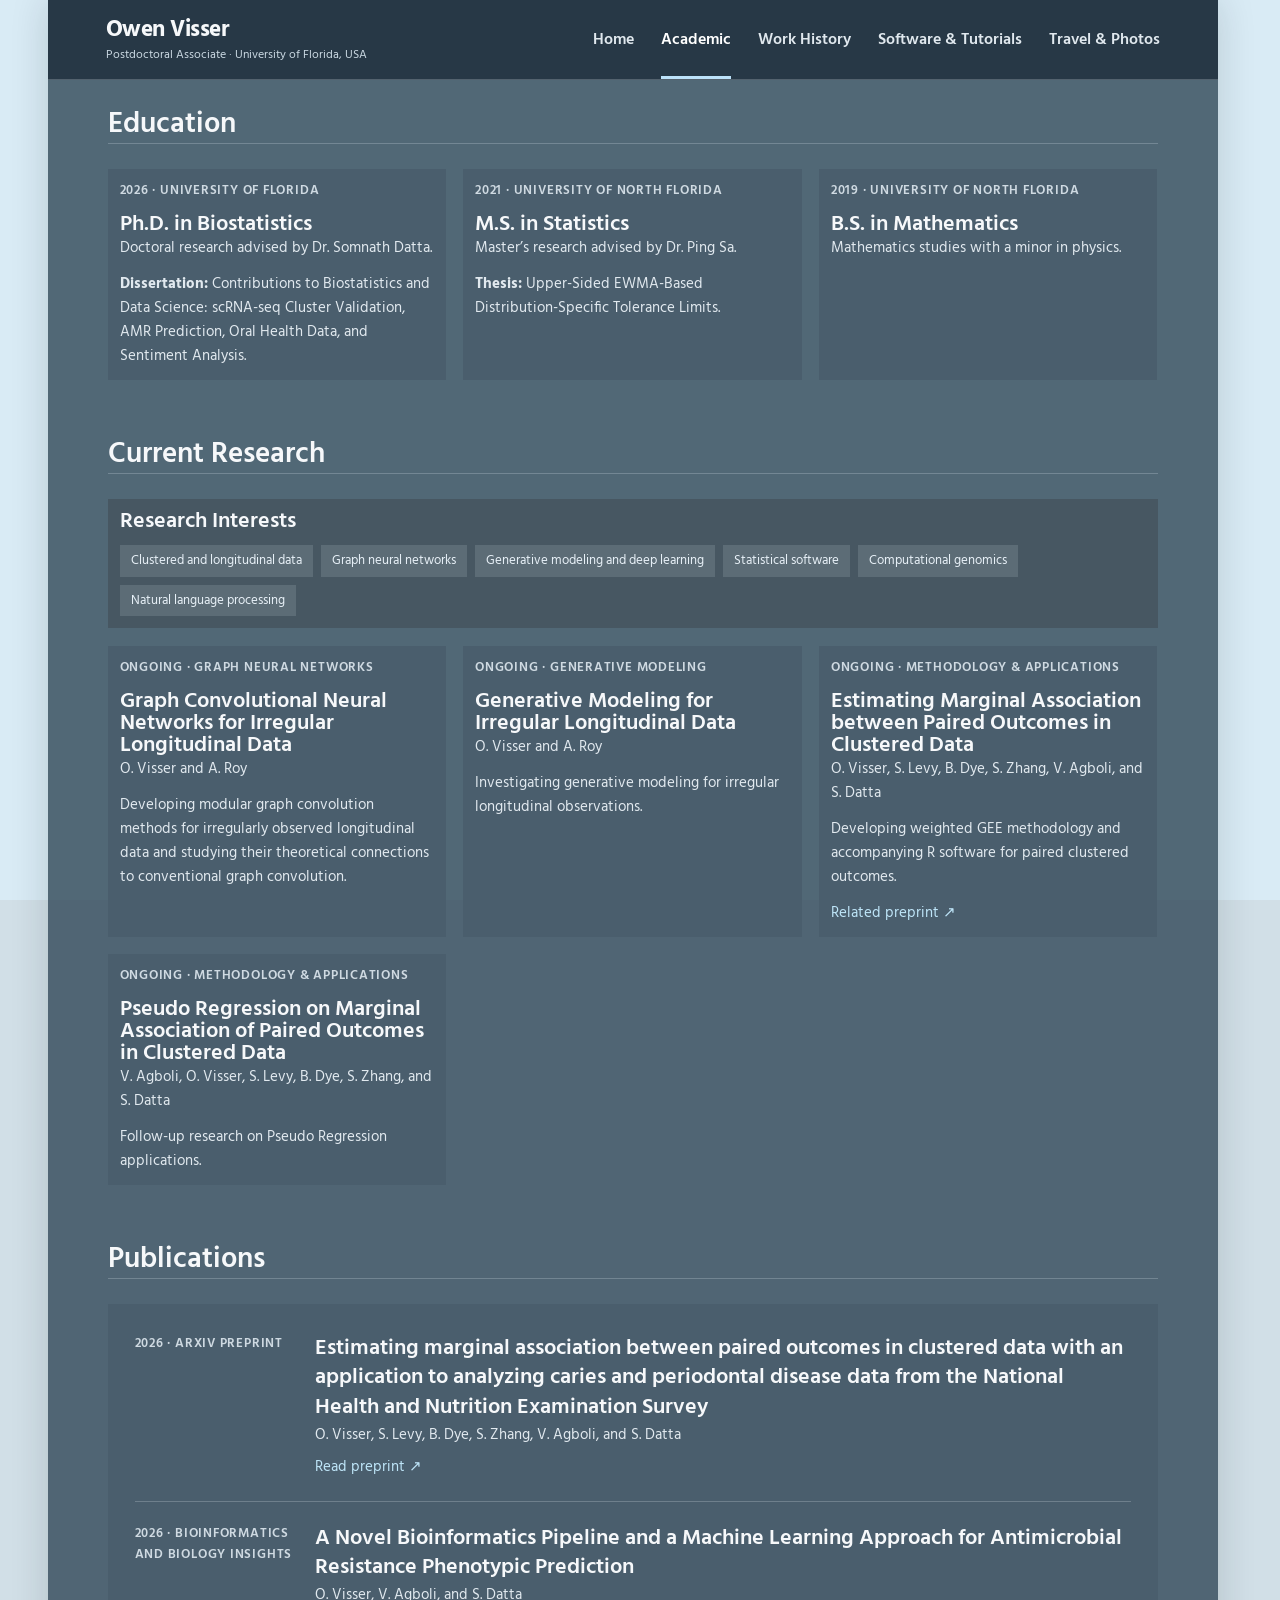
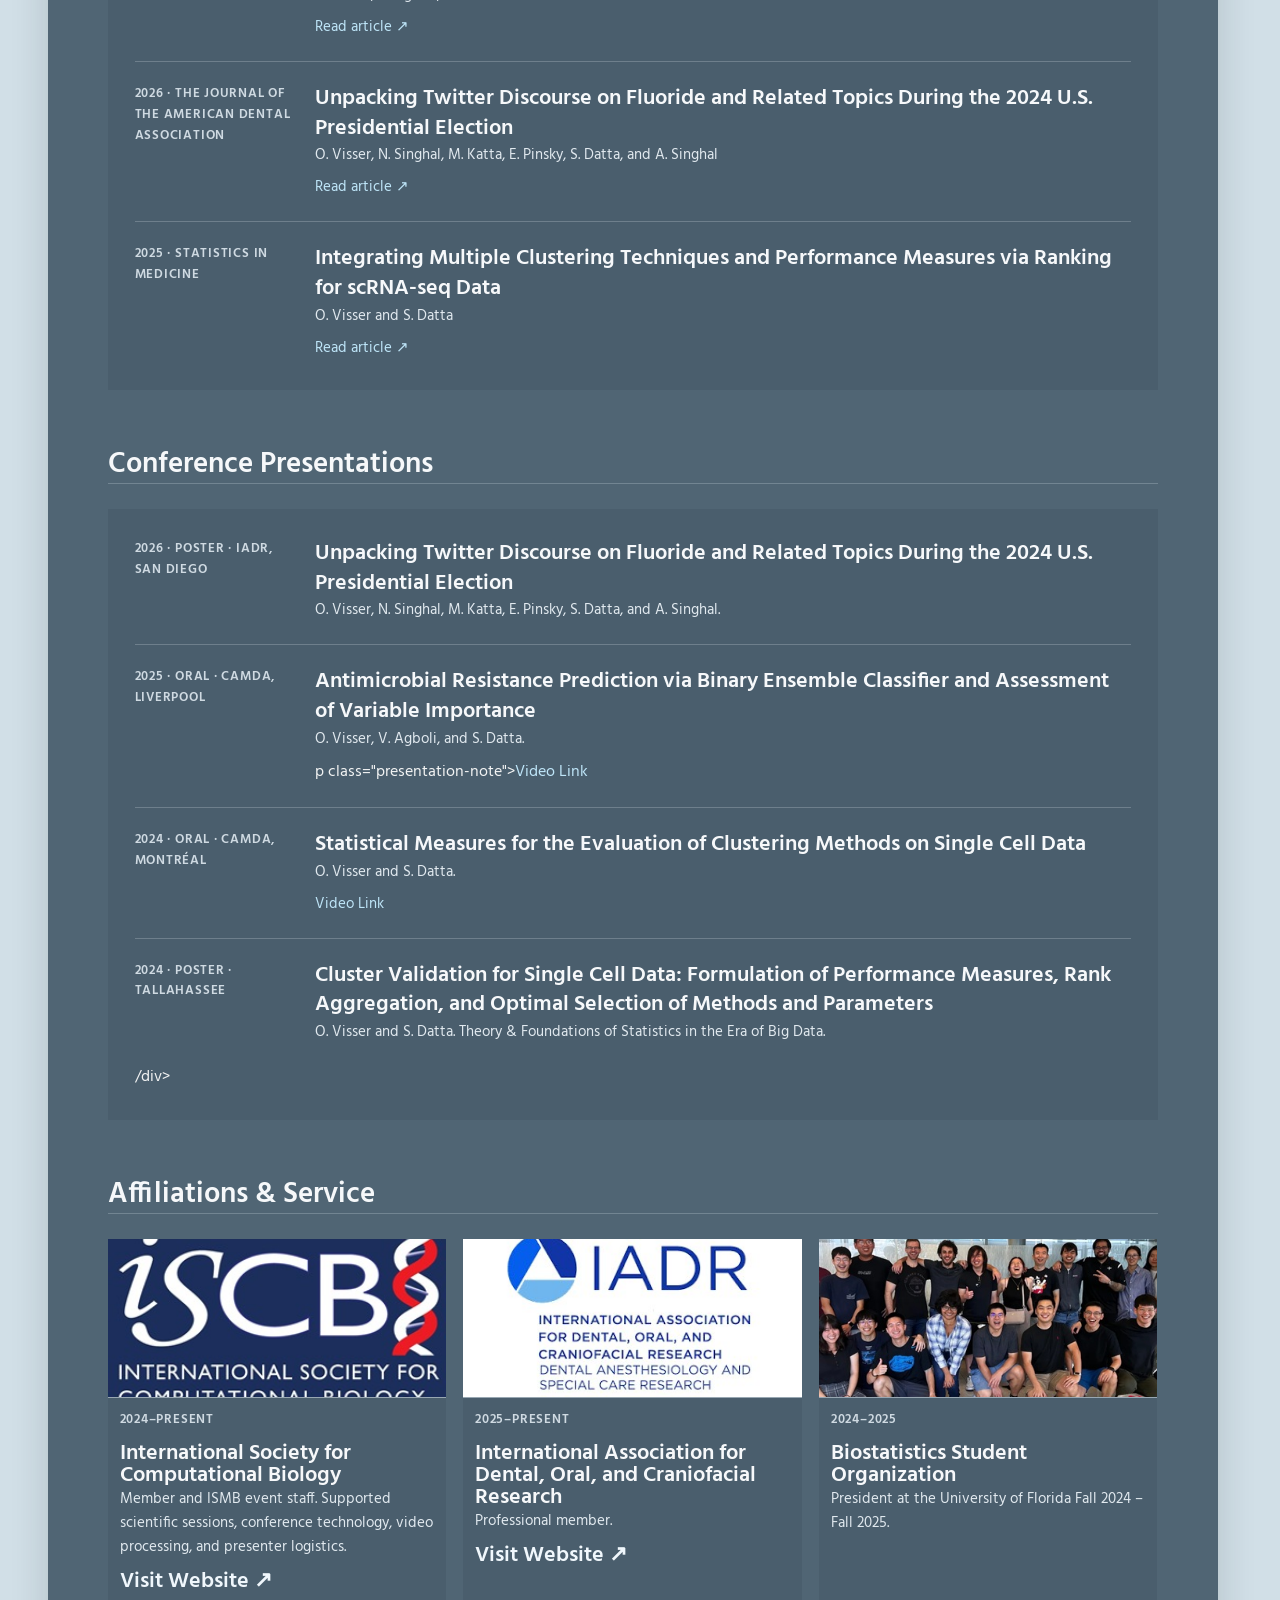
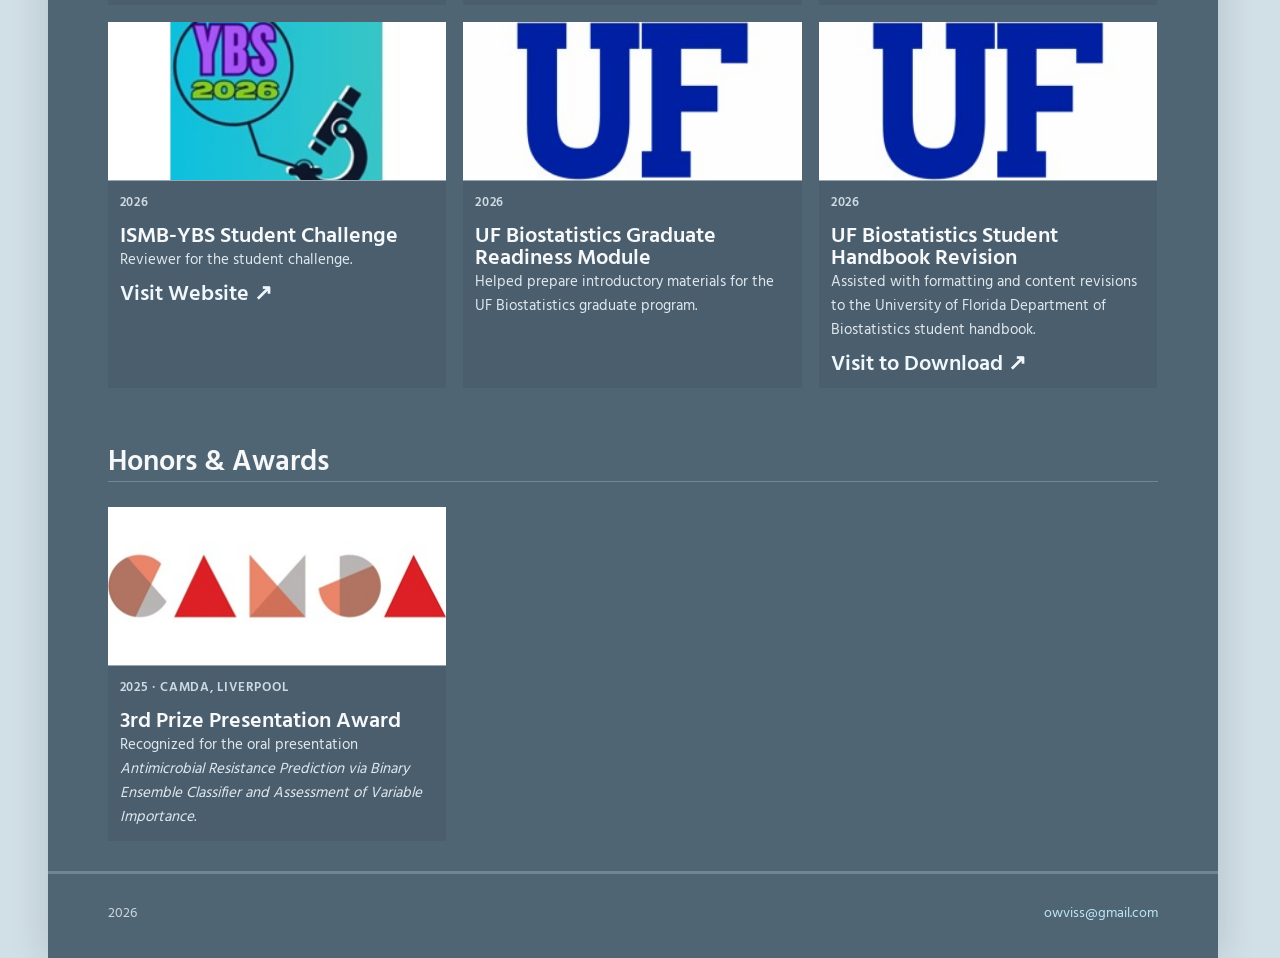
==== academic.html @ 6b019faf "remade the whole dang site" ====
<!doctype html>
<html lang="en">

<head>
    <meta charset="utf-8">
    <meta name="viewport" content="width=device-width, initial-scale=1">
    <meta name="description"
        content="Academic research, publications, professional experience and service by Owen Visser.">
    <meta name="author" content="Owen Visser">
    <title>Academic | Owen Visser</title>
    <link rel="preconnect" href="https://fonts.googleapis.com">
    <link rel="preconnect" href="https://fonts.gstatic.com" crossorigin>
    <link href="https://fonts.googleapis.com/css2?family=Hind:wght@400;500;600;700&amp;display=swap" rel="stylesheet">
    <link rel="stylesheet" href="css/site.css">
</head>

<body>
    <a class="skip-link" href="#main">Skip to content</a>
    <div class="site-background" aria-hidden="true"></div>
    <div class="site-shell">
        <header class="site-header">
            <div class="nav-inner">
                <a class="wordmark" href="index.html">
                    <span class="wordmark-name">Owen Visser</span>
                    <span class="wordmark-subtitle">Postdoctoral Associate · University of Florida, USA</span>
                </a>
                <button class="menu-toggle" type="button" aria-label="Toggle navigation" aria-controls="site-nav"
                    aria-expanded="false"><span></span><span></span><span></span></button>
                <nav class="site-nav" id="site-nav" aria-label="Main navigation">
                    <a href="index.html">Home</a>
                    <a href="academic.html" aria-current="page">Academic</a>
                    <a href="workhistory.html">Work History</a>
                    <a href="software.html">Software & Tutorials</a>
                    <a href="travel.html">Travel & Photos</a>
                </nav>
            </div>
        </header>
        <main id="main">
                        <section class="section page-section" id="education" aria-labelledby="heading-education">
                <div class="section-title">
                    <h2 id="heading-education">Education</h2>
                </div>
                <div class="section-content">
                    <div class="site-grid">
                        <article class="site-card">
                            <p class="item-meta">2026 · University of Florida</p>
                            <h3>Ph.D. in Biostatistics</h3>
                            <p>Doctoral research advised by Dr. Somnath Datta.</p>
                            <p><strong>Dissertation:</strong> Contributions to Biostatistics and Data Science: scRNA-seq
                                Cluster Validation, AMR Prediction, Oral Health Data, and Sentiment Analysis.</p>
                        </article>
                        <article class="site-card">
                            <p class="item-meta">2021 · University of North Florida</p>
                            <h3>M.S. in Statistics</h3>
                            <p>Master’s research advised by Dr. Ping Sa.</p>
                            <p><strong>Thesis:</strong> Upper-Sided EWMA-Based Distribution-Specific Tolerance Limits.
                            </p>
                        </article>
                        <article class="site-card">
                            <p class="item-meta">2019 · University of North Florida</p>
                            <h3>B.S. in Mathematics</h3>
                            <p>Mathematics studies with a minor in physics.</p>
                        </article>
                    </div>
                </div>
            </section>
            <section class="section page-section" id="research" aria-labelledby="heading-research">
                <div class="section-title">
                    <h2 id="heading-research">Current Research</h2>
                </div>
                <div class="section-content">
                    <div class="research-interest-block">
                        <h3>Research Interests</h3>
                        <ul class="research-topics">
                            <li>Clustered and longitudinal data</li>
                            <li>Graph neural networks</li>
                            <li>Generative modeling and deep learning</li>
                            <li>Statistical software</li>
                            <li>Computational genomics</li>
                            <li>Natural language processing</li>
                        </ul>
                    </div>
                    <div class="site-grid">
                        <article class="site-card">
                            <p class="item-meta">Ongoing · Graph neural networks</p>
                            <h3>Graph Convolutional Neural Networks for Irregular Longitudinal Data</h3>
                            <p>O. Visser and A. Roy</p>
                            <p>Developing modular graph convolution methods for irregularly
                                observed longitudinal data and studying their theoretical connections to conventional
                                graph convolution.</p>
                        </article>
                        <article class="site-card">
                            <p class="item-meta">Ongoing · Generative modeling</p>
                            <h3>Generative Modeling for Irregular Longitudinal Data</h3>
                            <p>O. Visser and A. Roy </p>
                            <p> Investigating generative modeling for irregular longitudinal
                                observations.</p>
                        </article>
                        <article class="site-card">
                            <p class="item-meta">Ongoing · Methodology &amp; Applications</p>
                            <h3>Estimating Marginal Association between Paired Outcomes in Clustered Data</h3>
                            <p>O. Visser, S. Levy, B. Dye, S. Zhang, V. Agboli, and S. Datta</p>
                            <p> Developing weighted
                                GEE methodology and accompanying R software for paired clustered outcomes.</p>
                            <p><a href="https://doi.org/10.48550/arXiv.2605.16108" rel="noopener noreferrer"
                                    target="_blank">Related preprint ↗</a></p>
                        </article>
                        <article class="site-card">
                            <p class="item-meta">Ongoing · Methodology &amp; Applications</p>
                            <h3>Pseudo Regression on Marginal Association of Paired Outcomes in Clustered Data</h3>
                            <p>V. Agboli, O. Visser, S. Levy, B. Dye, S. Zhang, and S. Datta </p>
                            <p> Follow-up research
                                on Pseudo Regression applications.</p>
                        </article>
                    </div>
                </div>
            </section>
            <section class="section page-section" id="publications" aria-labelledby="heading-publications">
                <div class="section-title">
                    <h2 id="heading-publications">Publications</h2>
                </div>
                <div class="section-content">
                    <article class="site-card record-list publication-list">
                        <div class="record-row">
                            <p class="item-meta">2026 · arXiv preprint</p>
                            <div class="record-detail">
                                <h3>Estimating marginal association between paired outcomes in clustered data with an
                                    application to analyzing caries and periodontal disease data from the National
                                    Health and Nutrition Examination Survey</h3>
                                <p>O. Visser, S. Levy, B. Dye, S. Zhang, V. Agboli, and S. Datta</p>
                                <p><a href="https://doi.org/10.48550/arXiv.2605.16108" rel="noopener noreferrer"
                                        target="_blank">Read preprint ↗</a></p>
                            </div>
                        </div>
                        <div class="record-row">
                            <p class="item-meta">2026 · Bioinformatics and Biology Insights</p>
                            <div class="record-detail">
                                <h3>A Novel Bioinformatics Pipeline and a Machine Learning Approach for Antimicrobial
                                    Resistance Phenotypic Prediction</h3>
                                <p>O. Visser, V. Agboli, and S. Datta</p>
                                <p><a href="https://doi.org/10.1177/11779322261453756" rel="noopener noreferrer"
                                        target="_blank">Read article ↗</a></p>
                            </div>
                        </div>
                        <div class="record-row">
                            <p class="item-meta">2026 · The Journal of the American Dental Association</p>
                            <div class="record-detail">
                                <h3>Unpacking Twitter Discourse on Fluoride and Related Topics During the 2024 U.S.
                                    Presidential Election</h3>
                                <p>O. Visser, N. Singhal, M. Katta, E. Pinsky, S. Datta, and A. Singhal</p>
                                <p><a href="https://doi.org/10.1016/j.adaj.2026.03.007" rel="noopener noreferrer"
                                        target="_blank">Read article ↗</a></p>
                            </div>
                        </div>
                        <div class="record-row">
                            <p class="item-meta">2025 · Statistics in Medicine</p>
                            <div class="record-detail">
                                <h3>Integrating Multiple Clustering Techniques and Performance Measures via Ranking for
                                    scRNA-seq Data</h3>
                                <p>O. Visser and S. Datta</p>
                                <p><a href="https://doi.org/10.1002/sim.70331" rel="noopener noreferrer"
                                        target="_blank">Read article ↗</a></p>
                            </div>
                        </div>
                    </article>
                </div>
            </section>
            <section class="section page-section" id="presentations" aria-labelledby="heading-presentations">
                <div class="section-title">
                    <h2 id="heading-presentations">Conference Presentations</h2>
                </div>
                <div class="section-content">
                    <article class="site-card record-list presentation-list">
                        <div class="record-row">
                            <p class="item-meta">2026 · Poster · IADR, San Diego</p>
                            <div class="record-detail">
                                <h3>Unpacking Twitter Discourse on Fluoride and Related Topics During the 2024 U.S.
                                    Presidential Election</h3>
                                <p>O. Visser, N. Singhal, M. Katta, E. Pinsky, S. Datta, and A. Singhal.</p>
                            </div>
                        </div>
                        <div class="record-row">
                            <p class="item-meta">2025 · Oral · CAMDA, Liverpool</p>
                            <div class="record-detail">
                                <h3>Antimicrobial Resistance Prediction via Binary Ensemble Classifier and Assessment of
                                    Variable Importance</h3>
                                <p>O. Visser, V. Agboli, and S. Datta.</p>
                                <!-- VIDEO TODO: Add a YouTube URL for CAMDA 2025 here; replace the text below with an <a> link. -->
                                p class="presentation-note"><a href="https://www.youtube.com/watch?v=qbm9PIwIUu0"
                                    target="_blank">Video Link</a></p>

                            </div>
                        </div>
                        <div class="record-row">
                            <p class="item-meta">2024 · Oral · CAMDA, Montréal</p>
                            <div class="record-detail">
                                <h3>Statistical Measures for the Evaluation of Clustering Methods on Single Cell Data
                                </h3>
                                <p>O. Visser and S. Datta.</p>
                                <!-- VIDEO TODO: Add a YouTube URL for CAMDA 2024 here; replace the text below with an <a> link. -->
                                <p class="presentation-note"><a href="https://www.youtube.com/watch?v=Gm05F1yw_PQ"
                                        target="_blank">Video Link</a></p>
                            </div>
                        </div>
                        <div class="record-row">
                            <p class="item-meta">2024 · Poster · Tallahassee</p>
                            <div class="record-detail">
                                <h3>Cluster Validation for Single Cell Data: Formulation of Performance Measures, Rank
                                    Aggregation, and Optimal Selection of Methods and Parameters</h3>
                                <p>O. Visser and S. Datta. Theory &amp; Foundations of Statistics in the Era of Big
                                    Data.</p>
                            </div>

                            /div>
                    </article>
                </div>
            </section>
            <section class="section page-section" id="service" aria-labelledby="heading-service">
                <div class="section-title">
                    <h2 id="heading-service">Affiliations &amp; Service</h2>
                </div>
                <div class="section-content">
                    <div class="site-grid">
                        <article class="site-card photo-card">
                            <!-- IMAGE TODO: ISCB conference photograph → img/service-iscb.jpg -->
                            <img alt="International Society for Computational Biology" class="service-photo"
                                src="img/iscb.jpg" />
                            <div class="card-body">
                                <p class="item-meta">2024–present</p>
                                <h3>International Society for Computational Biology</h3>
                                <p>Member and ISMB event staff. Supported scientific sessions, conference technology,
                                    video processing, and presenter logistics.</p>
                                <h3><a href="https://www.iscb.org/index.php" rel="noopener noreferrer"
                                        target="_blank">Visit Website ↗</a></h3>
                            </div>
                        </article>
                        <article class="site-card photo-card">
                            <!-- IMAGE TODO: IADR photograph → img/service-iadr.jpg -->
                            <img alt="International Association for Dental, Oral, and Craniofacial Research"
                                class="service-photo" src="img/iadr.jpg" />
                            <div class="card-body">
                                <p class="item-meta">2025–present</p>
                                <h3>International Association for Dental, Oral, and Craniofacial Research</h3>
                                <p>Professional member.</p>
                                <h3><a href="https://www.iadr.org/" rel="noopener noreferrer" target="_blank">Visit
                                        Website ↗</a></h3>
                            </div>
                        </article>
                        <article class="site-card photo-card">
                            <!-- IMAGE TODO: Student organization photograph → img/service-student-president.jpg -->
                            <img alt="Biostatistics Student Organization" class="service-photo" src="img/BSO.jpg" />
                            <div class="card-body">
                                <p class="item-meta">2024–2025</p>
                                <h3>Biostatistics Student Organization</h3>
                                <p>President at the University of Florida Fall 2024 – Fall 2025.</p>
                            </div>
                        </article>
                        <article class="site-card photo-card">
                            <!-- IMAGE TODO: Student Challenge / reviewer photograph → img/service-review.jpg -->
                            <img alt="ISMB-YBS Student Challenge" class="service-photo" src="img/ybs.jpg" />
                            <div class="card-body">
                                <p class="item-meta">2026</p>
                                <h3>ISMB-YBS Student Challenge</h3>
                                <p>Reviewer for the student challenge.</p>
                                <h3><a href="https://www.iscb.org/ybs2026/home" rel="noopener noreferrer"
                                        target="_blank">Visit Website ↗</a></h3>
                            </div>
                        </article>
                        <article class="site-card photo-card">
                            <img alt="UF" class="service-photo" src="img/uf.jpg" />
                            <div class="card-body">
                                <p class="item-meta">2026</p>
                                <h3>UF Biostatistics Graduate Readiness Module</h3>
                                <!-- PROJECT TODO: Add your description and verify the displayed capitalization. -->
                                <p>Helped prepare introductory materials for the UF Biostatistics graduate program.</p>
                            </div>
                        </article>
                        <article class="site-card photo-card">
                            <img alt="UF" class="service-photo" src="img/uf.jpg" />
                            <div class="card-body">
                                <p class="item-meta">2026</p>
                                <h3>UF Biostatistics Student Handbook Revision</h3>
                                <p>Assisted with formatting and content revisions to the University of Florida
                                    Department of Biostatistics student handbook.</p>
                                <h3><a href="https://phhp.ufl.edu/student-resources/graduate-student-resources/biostatistics-student-resources/"
                                        rel="noopener noreferrer" target="_blank">Visit to Download ↗</a></h3>
                            </div>
                        </article>
                    </div>
                </div>
            </section>
            <section class="section page-section" id="awards" aria-labelledby="heading-awards">
                <div class="section-title">
                    <h2 id="heading-awards">Honors &amp; Awards</h2>
                </div>
                <div class="section-content">
                    <div class="site-grid">
                        <article class="site-card photo-card">
                            <img alt="CAMDA presentation award" class="service-photo" src="img/CAMDA.jpg" />
                            <div class="card-body">
                                <p class="item-meta">2025 · CAMDA, Liverpool</p>
                                <h3>3rd Prize Presentation Award</h3>
                                <p>Recognized for the oral presentation <em>Antimicrobial Resistance Prediction via
                                        Binary Ensemble Classifier and Assessment of Variable Importance</em>.</p>
                            </div>
                        </article>
                    </div>
                </div>
            </section>
        </main>
    <footer class="site-footer">
      <span>2026</span><a href="mailto:owviss@gmail.com">owviss@gmail.com</a>
    </footer>

    </div>
    <script>
        const menuButton = document.querySelector('.menu-toggle');
        const navigation = document.querySelector('.site-nav');
        menuButton.addEventListener('click', () => {
            const isOpen = menuButton.getAttribute('aria-expanded') === 'true';
            menuButton.setAttribute('aria-expanded', String(!isOpen));
            navigation.classList.toggle('open', !isOpen);
        });
        navigation.addEventListener('click', event => {
            if (event.target.closest('a')) {
                navigation.classList.remove('open');
                menuButton.setAttribute('aria-expanded', 'false');
            }
        });
    </script>
</body>

</html>
---- css/site.css ----
/* Shared site styles: homepage and section pages */
:root {
  --panel: rgba(52, 75, 91, 0.82);
  --header: rgba(38, 55, 68, 0.96);
  --card: rgba(73, 93, 107, 0.88);
  --text: #f2f3f3;
  --muted: #e0e6eb;
  --white: #f6f8fa;
  --link: #bee5f8;
  --border: rgba(230,238,244,.23);
}
.site-background {
  position: fixed;
  inset: 0;
  z-index: -1;
  background: #d9ebf5;
}
html {
  scroll-behavior: smooth;
  scroll-padding-top: 94px;
  scrollbar-gutter: stable;
}
* {
  box-sizing: border-box;
}
html {
  scroll-behavior: smooth;
  scroll-padding-top: 94px;
}
body {
  margin: 0;
  position: relative;
  isolation: isolate;
  background: #d1dfe7;
  color: var(--text);
  font: 16px/1.65 "Hind", Arial, sans-serif;
}
a {
  color: var(--link);
  text-decoration: none;
}
a:hover, a:focus-visible {
  color: #fff;
}
button {
  font: inherit;
}
img {
  max-width: 100%;
}

.site-shell {
  max-width: 1170px;
  min-height: 100vh;
  margin: 0 auto;
  background: var(--panel);
  box-shadow: 0 0 36px rgba(20,28,35,.16);
}
.skip-link {
  position: absolute;
  left: 12px;
  top: -100px;
  z-index: 100;
  background: #fff;
  color: #273944;
  padding: 10px 16px;
}
.skip-link:focus {
  top: 10px;
}
.site-header {
  position: sticky;
  top: 0;
  z-index: 50;
  background: var(--header);
  border-bottom: 1px solid var(--border);
}
.nav-inner {
  min-height: 77px;
  padding: 0 58px;
  display: flex;
  align-items: center;
  justify-content: space-between;
  gap: 28px;
}
.wordmark {
  display: flex;
  flex-direction: column;
  gap: 3px;
  color: var(--white);
  font-size: 19px;
  font-weight: 700;
  white-space: nowrap;
  line-height: 1.2;
  text-decoration: none;
}
.wordmark-name {
  font-size: 23px;
  font-weight: 700;
  letter-spacing: -0.02em;
}
.wordmark-subtitle {
  font-size: 12px;
  font-weight: 400;
  color: #cbd9e3;
  white-space: nowrap;
}
.wordmark-period {
  color: #bce2f9;
}
.site-nav {
  display: flex;
  align-items: center;
  flex-wrap: wrap;
  gap: 27px;
}
.site-nav a {
  color: #e0e8ee;
  font-size: 16px;
  font-weight: 600;
  padding: 27px 0 23px;
  border-bottom: 3px solid transparent;
}
.site-nav a:hover, .site-nav a:focus-visible, .site-nav a[aria-current=page] {
  color: #fff;
  border-bottom-color: #bce2f9;
}
.menu-toggle {
  display: none;
}
.eyebrow {
  color: #c8e7f7;
  font-size: 12px;
  text-transform: uppercase;
  letter-spacing: .18em;
  font-weight: 700;
  margin: 0 0 14px;
}
h1, h2, h3 {
  color: var(--white);
  line-height: 1;
  font-weight: 600;
}
h1 {
  font-size: clamp(26px, 5vw, 26px);
  line-height: 0.95;
  letter-spacing: -.035em;
  margin: 0 0 0px;
}
h2 {
  font-size: 29px;
  margin: 0 0 23px;
}
h3 {
  font-size: 22px;
  margin: 0 0 0px;
}
p {
  margin: 0px 0 12px;
}
i {
  display: block;
  font-style: italic;
  margin-bottom: 10px;
}
.section {
  padding: 20px 60px;
  /*border-bottom: 2px solid var(--border);*/
}
.about-grid {
  display: grid;
  grid-template-columns: 225px minmax(0,1fr);
  gap: 42px;
}
.about-aside h2 {
  margin-bottom: 21px;
}
.portrait {
  display: block;
  width: 210px;
  height: 290px;
  object-fit: cover;
  object-position: 50% 38%;
  border: 1px solid rgba(240,246,250,.32);
}
.about-copy p {
  max-width: 745px;
  font-size: 18px;
  line-height: 1.65;
  margin-bottom: 19px;
}
.about-copy p:last-child {
  margin-bottom: 0;
}
.profile-grid {
  display: grid;
  grid-template-columns: repeat(5, minmax(0,1fr));
  gap: 11px;
}
.profile-button {
  display: flex;
  gap: 12px;
  justify-content: space-between;
  align-items: center;
  min-height: 42px;
  padding: 8px 12px;
  color: var(--white);
  border: 1px solid rgba(235,242,248,.43);
  background: rgba(62,72,82,.65);
  font-size: 18px;
  font-weight: 600;
}
.profile-button:hover, .profile-button:focus-visible {
  background: rgba(114,141,160,.36);
  border-color: #c8e7f7;
  text-decoration: none;
}
.section-explore {
  padding-bottom: 30px;
}
.explore-grid {
  display: grid;
  grid-template-columns: repeat(3, minmax(0,1fr));
  gap: 17px;
}
.explore-card {
  position: relative;
  display: flex;
  flex-direction: column;
  min-height: 203px;
  padding: 25px 23px 26px;
  border: 1px solid rgba(235,242,248,.32);
  color: var(--white);
  background: var(--card);
  transition: transform .16s ease, background .16s ease, border-color .16s ease;
}
.explore-card:hover, .explore-card:focus-visible {
  transform: translateY(-3px);
  background: rgba(80,96,108,.93);
  border-color: #c8e7f7;
}
.card-number {
  color: #c8e7f7;
  font-size: 11px;
  font-weight: 700;
  letter-spacing: .14em;
  margin-bottom: 25px;
}
.explore-card h3 {
  font-size: 23px;
  margin: 0 0 8px;
}
.explore-card p {
  color: #dae5ec;
  font-size: 15px;
  margin: 0;
}
.explore-arrow {
  position: absolute;
  top: 19px;
  right: 23px;
  font-size: 22px;
  line-height: 1;
}
.site-footer {
  border-top: 3px solid var(--border);
  display: flex;
  justify-content: space-between;
  flex-wrap: wrap;
  gap: 12px;
  padding: 28px 60px 33px;
  color: #ccd7df;
  font-size: 14px;
}
.page-hero {
  padding: 50px 60px 0px;
  /*border-bottom: 1px solid var(--border);*/
}
.page-hero h1 {
  font-size: clamp(40px, 5vw, 60px);
  margin-bottom: 15px;
}
.page-hero > p:last-child {
  font-size: 18px;
  margin: 0;
  max-width: 680px;
}
.page-section {
  padding-top: 30px;
  padding-bottom: 30px;
}
.section-title {
  border-bottom: 1px solid var(--border);
  margin-bottom: 25px;
}
.section-title h2 {
  margin-bottom: 4px;
}
.section-title p {
  color: var(--muted);
  margin: 0;
}
.site-grid {
  display: grid;
  grid-template-columns: repeat(3,minmax(0,1fr));
  gap: 17px;
}
.site-card {
  min-width: 0;
  padding: 12px 12px;
  background: var(--card);
  /*border: 1px solid rgba(230,238,244,.3);*/
  overflow-wrap: anywhere;
}
.site-card h3 a {
  color: #f0f7fc;
}
.site-card h3 a:hover {
  color: var(--link);
}
.site-card p {
  color: #e1e9ef;
  font-size: 15px;
  line-height: 1.6;
}
.site-card p:last-child {
  margin-bottom: 0;
}
.research-interest-block {
  padding: 12px 12px;
  margin-bottom: 18px;
  background: rgba(61, 70, 78, 0.493);
  /*border: 1px solid var(--border);*/
}
.research-interest-block h3 {
  margin-bottom: 12px;
}
.research-topics {
  display: flex;
  flex-wrap: wrap;
  list-style: none;
  gap: 8px;
  padding: 0;
  margin: 0;
}
.research-topics li {
  padding: 5px 11px;
  color: #e7f0f7;
  background: rgba(235,242,248,.13);
  font-size: 13px;
}
.item-meta {
  color: #cfdae2 !important;
  font-size: 13px !important;
  letter-spacing: .06em;
  text-transform: uppercase;
  font-weight: 600;
}
.item-subtitle {
  font-weight: 600;
  color: #e1e9ef;
}
.section-content > .site-card + .site-card {
  margin-top: 17px;
}
.experience-entry {
  display: grid;
  grid-template-columns: 145px minmax(0,1fr);
  gap: 10px;
  padding: 12px 12px;
}
.experience-entry + .experience-entry {
  padding-top: 24px;
  margin-top: 12px;
  border-top: 1px solid var(--border);
}
.experience-date {
  color: #cfdae2;
  font-weight: 600;
  font-size: 14px;
}
.record-list {
  padding: 8px 27px;
}
.record-row {
  display: grid;
  grid-template-columns: 160px minmax(0,1fr);
  gap: 20px;
  padding: 22px 0;
}
.record-row + .record-row {
  border-top: 1px solid var(--border);
}
.record-row h3 {
  line-height: 1.35;
}
.record-row p {
  margin-bottom: 8px;
}
.record-detail p:last-child {
  margin-bottom: 0;
}
.photo-card {
  padding: 0;
  overflow: hidden;
}
.service-photo {
  display: block;
  width: 100%;
  height: 159px;
  object-fit: cover;
  background: #80919d;
  border-bottom: 1px solid var(--border);
}
.photo-card .card-body {
  padding: 12px 12px 12px;
}
.skills-card {
  padding: 9px 27px;
}
.skill-row {
  display: grid;
  grid-template-columns: 205px minmax(0,1fr);
  gap: 19px;
  padding: 20px 0;
}
.skill-row + .skill-row {
  border-top: 1px solid var(--border);
}
.skill-row h3 {
  margin: 0;
}
.skill-row p {
  margin: 0;
}
.repo-button {
  display: inline-flex;
  gap: 30px;
}
.travel-photo {
  margin: 22px 0 0;
  padding: 0;
  border: 1px solid var(--border);
  background: var(--card);
}
.travel-photo img {
  display: block;
  width: 100%;
  height: auto;
}
.travel-photo figcaption {
  color: #d9e7ef;
  font-size: 14px;
  padding: 14px 19px;
}
@media (max-width: 990px) {
  .site-grid {
    grid-template-columns: repeat(2,minmax(0,1fr));
  }
  .profile-grid {
    grid-template-columns: repeat(3,minmax(0,1fr));
  }
  .about-grid {
    grid-template-columns: 190px minmax(0,1fr);
    gap: 29px;
  }
  .portrait {
    width: 180px;
    height: 240px;
  }
  .nav-inner {
    padding: 0 35px;
  }
  .site-nav {
    gap: 18px;
  }
  .section, .page-hero {
    padding-left: 36px;
    padding-right: 36px;
  }
  .site-footer {
    padding-left: 36px;
    padding-right: 36px;
  }
}
@media (max-width: 700px) {
  html {
    scroll-padding-top: 70px;
  }
  .nav-inner {
    position: relative;
    min-height: 66px;
    padding: 0 23px;
  }
  .menu-toggle {
    display: flex;
    flex-direction: column;
    justify-content: center;
    gap: 5px;
    width: 40px;
    height: 42px;
    border: 1px solid var(--border);
    border-radius: 3px;
    background: transparent;
    padding: 10px;
    cursor: pointer;
  }
  .menu-toggle span {
    width: 100%;
    height: 2px;
    background: #f2f8fb;
  }
  .site-nav {
    display: none;
    position: absolute;
    top: 66px;
    left: 0;
    right: 0;
    flex-direction: column;
    gap: 0;
    align-items: stretch;
    background: var(--header);
    border-bottom: 1px solid var(--border);
  }
  .site-nav.open {
    display: flex;
  }
  .site-nav a {
    padding: 12px 25px;
    border-bottom-width: 1px;
  }
  .section, .page-hero {
    padding: 42px 25px;
  }
  .about-grid {
    grid-template-columns: 1fr;
    gap: 21px;
  }
  .about-aside {
    display: flex;
    align-items: center;
    gap: 26px;
    flex-wrap: wrap;
  }
  .about-aside h2 {
    margin: 0;
  }
  .portrait {
    width: 118px;
    height: 152px;
  }
  .explore-grid, .site-grid {
    grid-template-columns: 1fr;
  }
  .profile-grid {
    grid-template-columns: repeat(2,minmax(0,1fr));
  }
  .profile-button {
    min-height: 57px;
  }
  .explore-card {
    min-height: 170px;
  }
  .card-number {
    margin-bottom: 21px;
  }
  .experience-entry, .record-row, .skill-row {
    grid-template-columns: 1fr;
    gap: 6px;
  }
  .record-list {
    padding: 4px 20px;
  }
  .site-footer {
    padding: 26px 25px;
  }
}
@media (max-width: 420px) {
  .profile-grid {
    grid-template-columns: 1fr;
  }
  .about-aside {
    display: block;
  }
  .about-aside h2 {
    margin-bottom: 18px;
  }
  .portrait {
    width: 145px;
    height: 178px;
  }
}
@media (prefers-reduced-motion:reduce) {
  html {
    scroll-behavior: auto;
  }
  .explore-card {
    transition: none;
  }
}
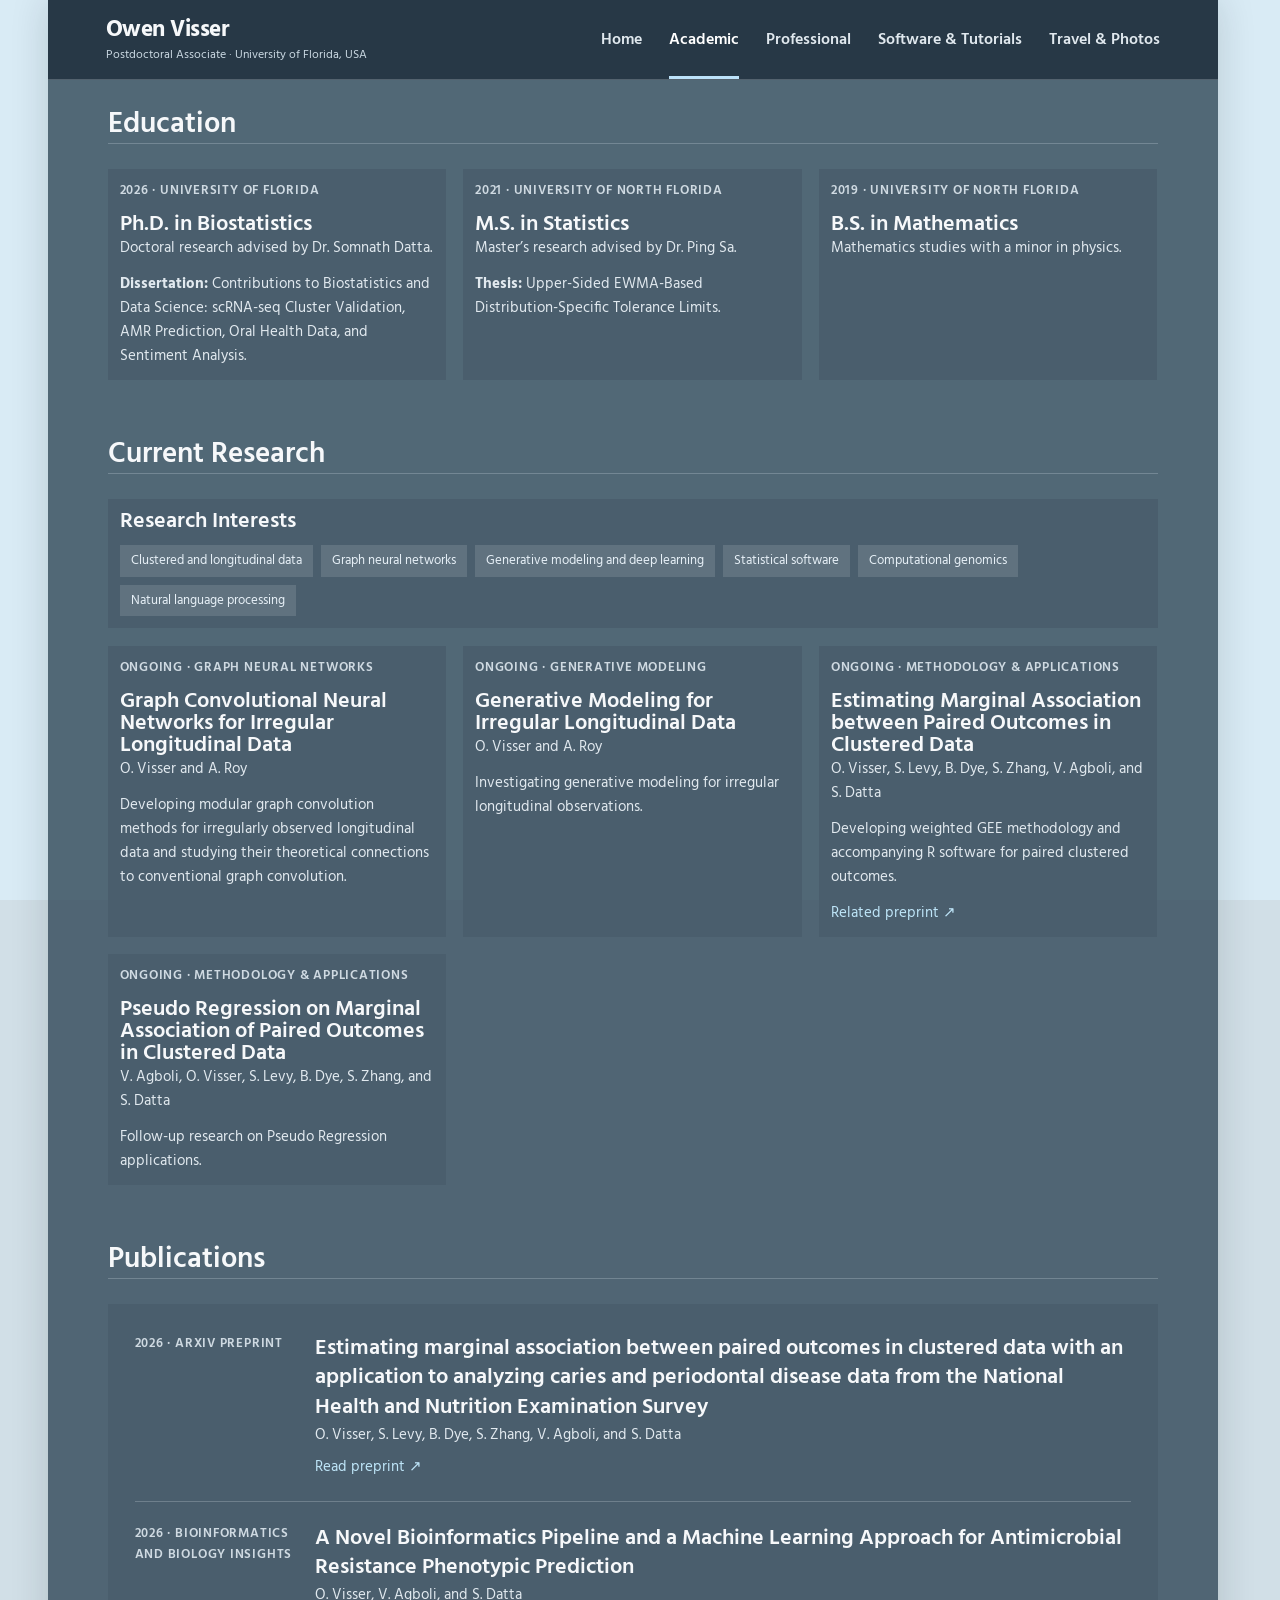
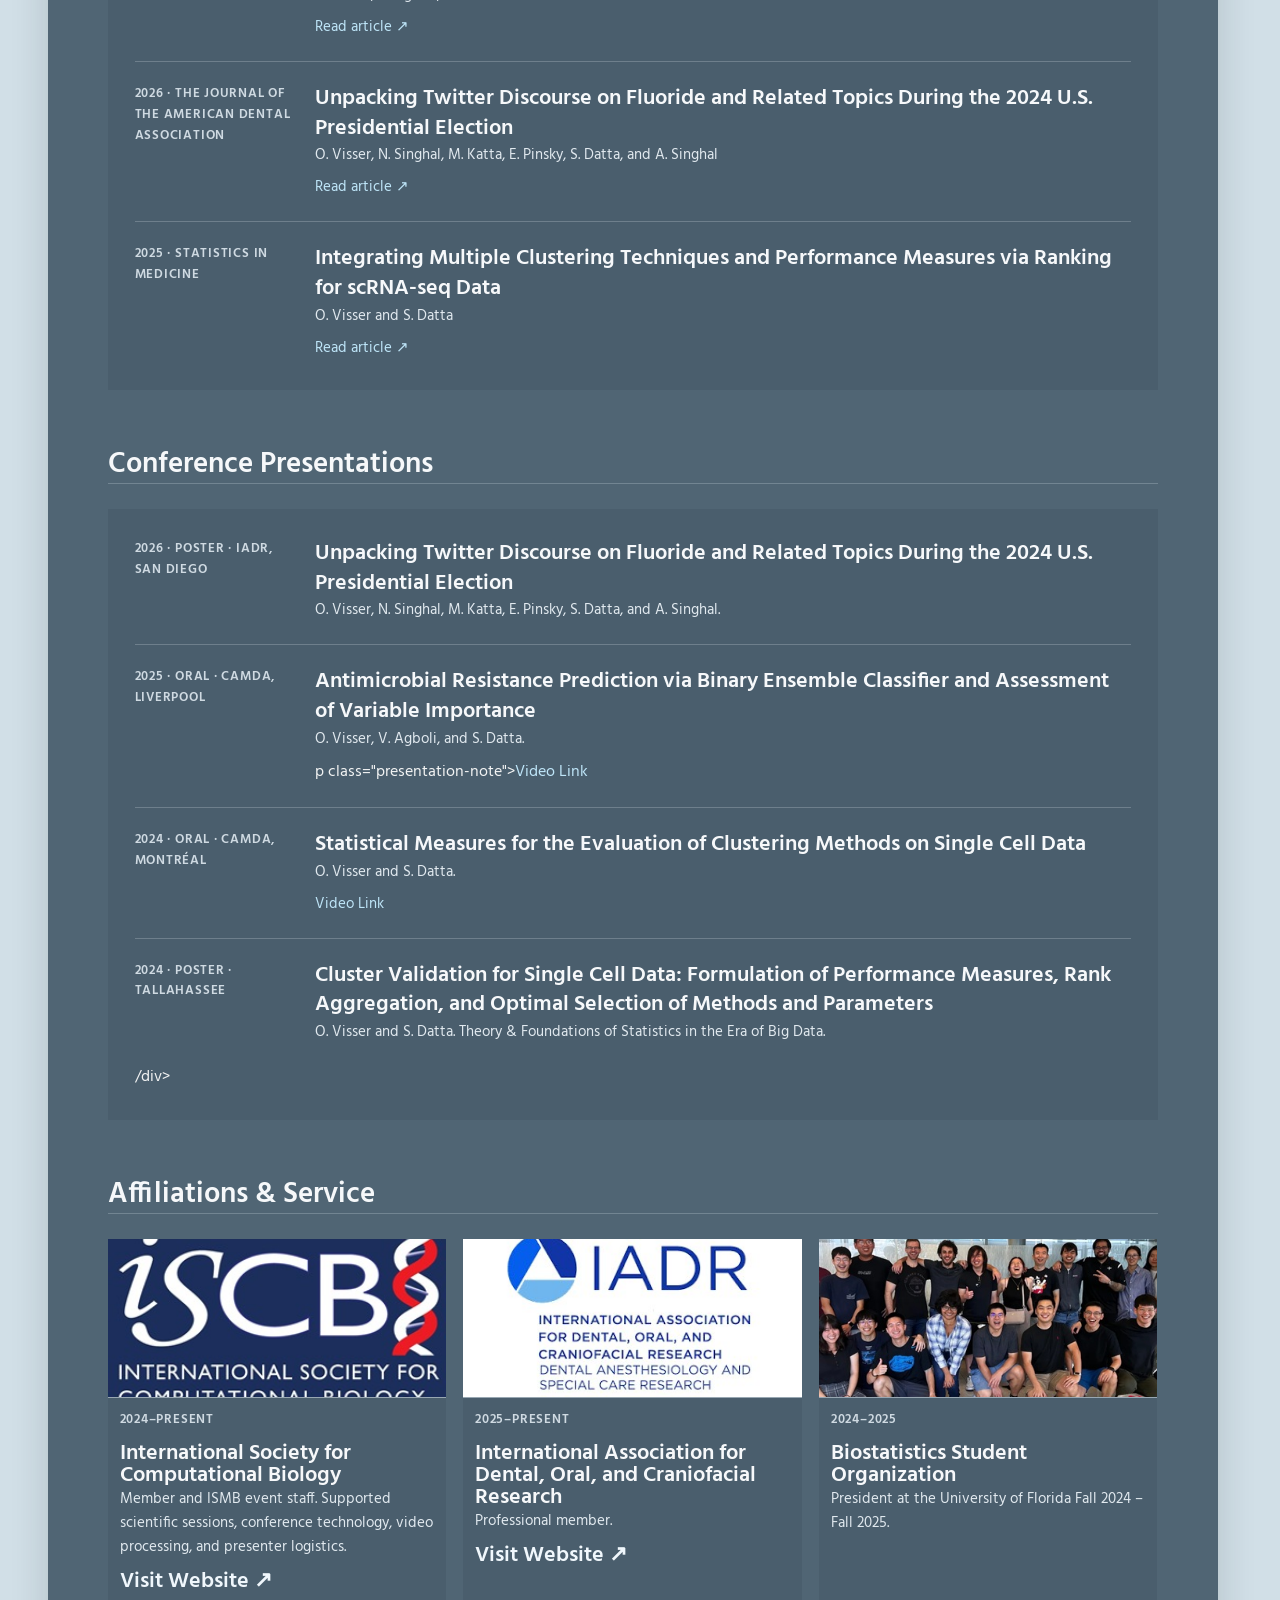
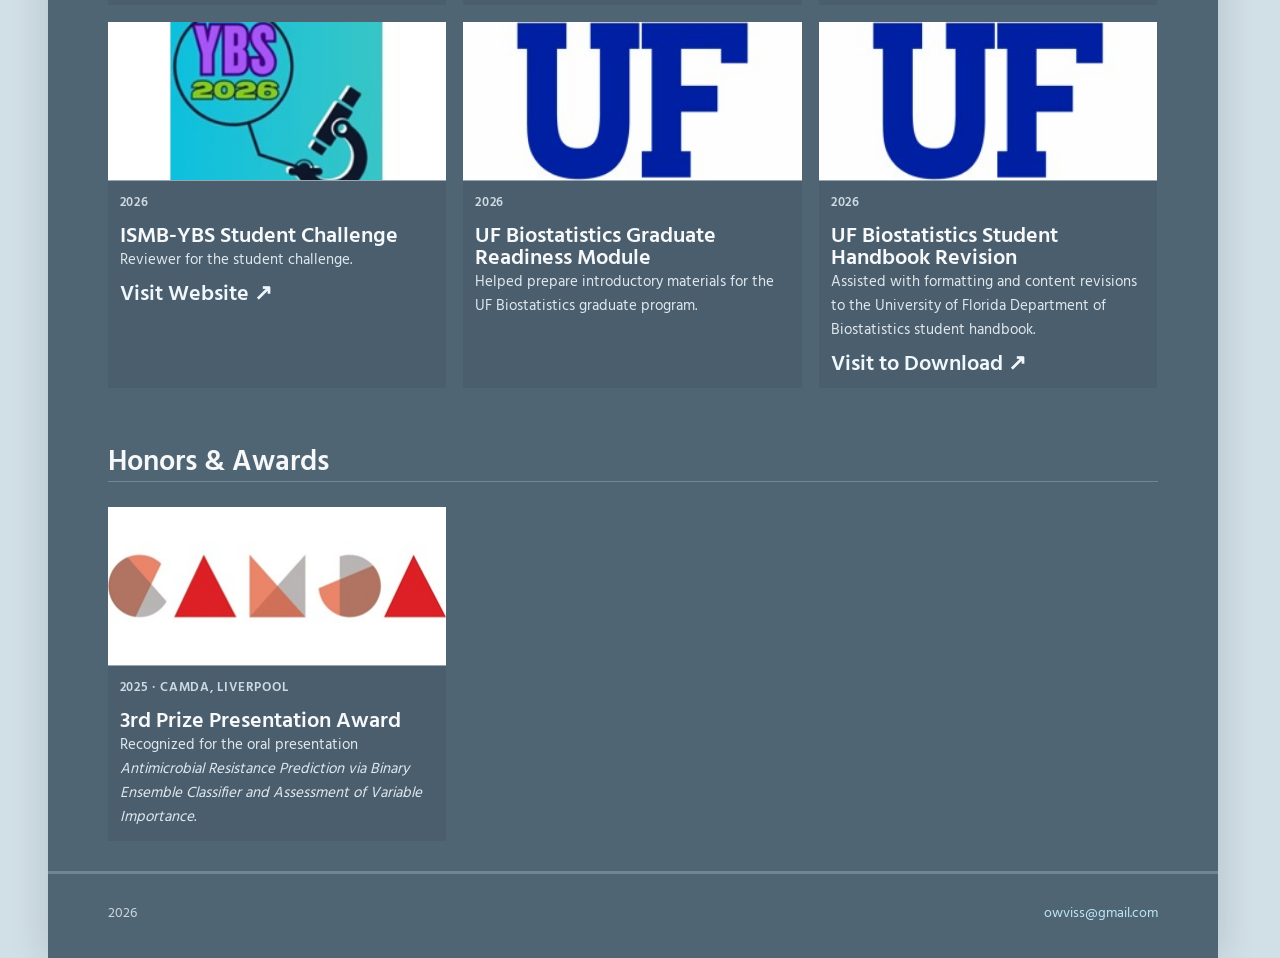
==== commit bb66c533: "updated work history to say 'professional', and adjusted research-interest-block color to match card" ====
--- a/academic.html
+++ b/academic.html
@@ -29,7 +29,7 @@
                 <nav class="site-nav" id="site-nav" aria-label="Main navigation">
                     <a href="index.html">Home</a>
                     <a href="academic.html" aria-current="page">Academic</a>
-                    <a href="workhistory.html">Work History</a>
+                    <a href="professional_history.html">Professional</a>
                     <a href="software.html">Software & Tutorials</a>
                     <a href="travel.html">Travel & Photos</a>
                 </nav>
--- a/css/site.css
+++ b/css/site.css
@@ -329,7 +329,7 @@
 .research-interest-block {
   padding: 12px 12px;
   margin-bottom: 18px;
-  background: rgba(61, 70, 78, 0.493);
+  background: rgba(73, 93, 107, 0.88);
   /*border: 1px solid var(--border);*/
 }
 .research-interest-block h3 {
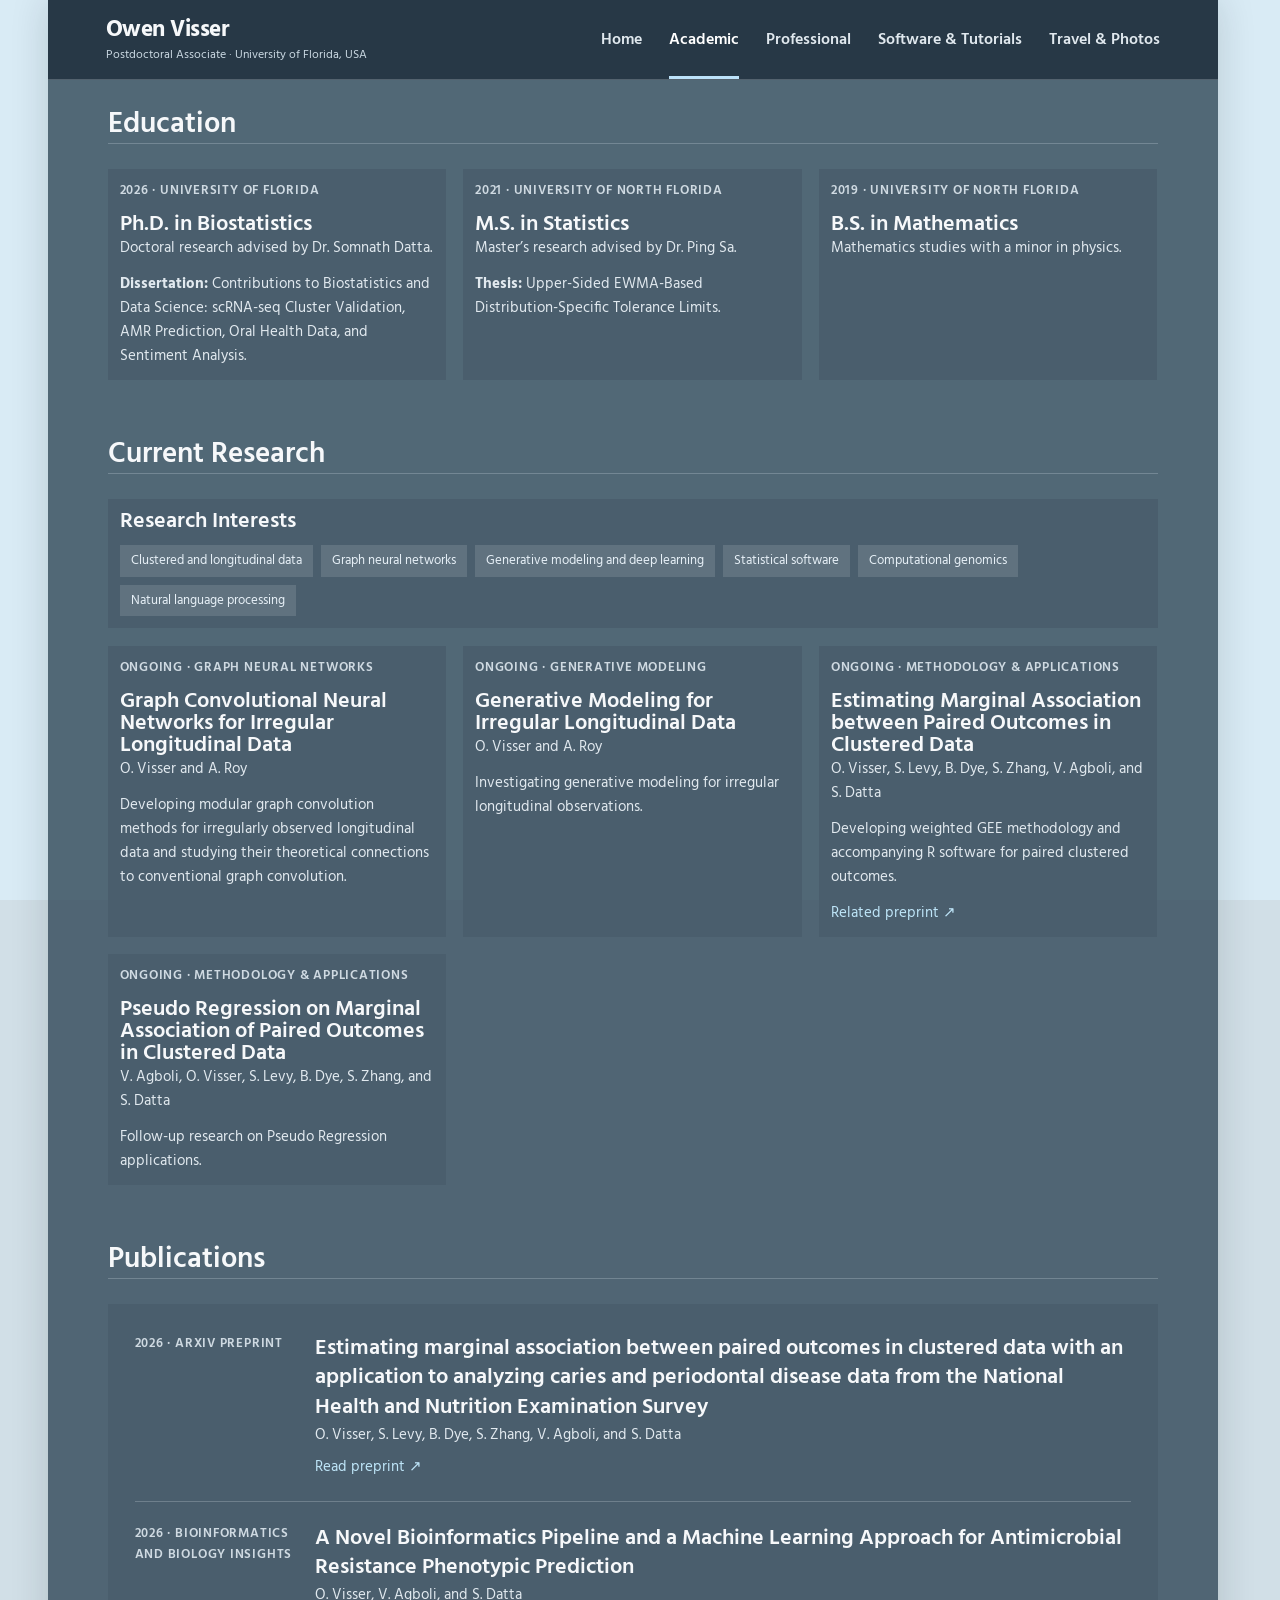
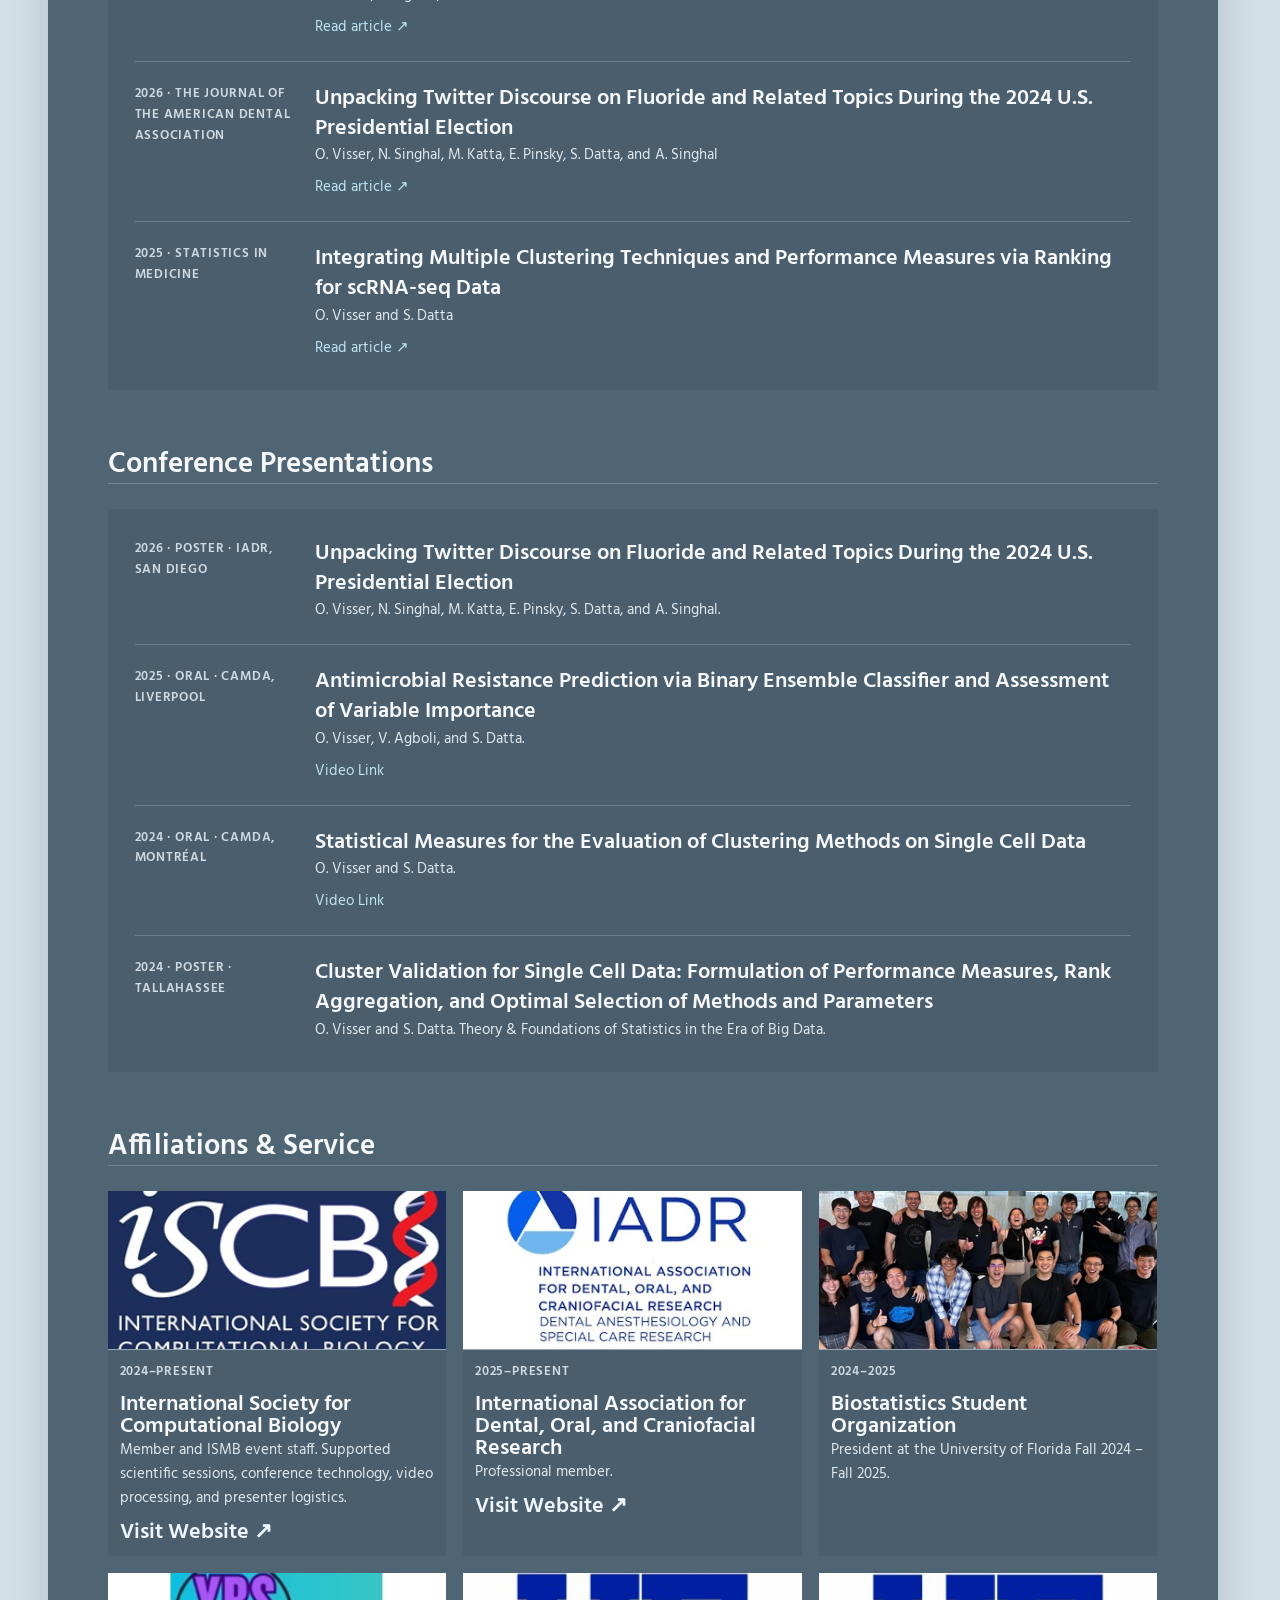
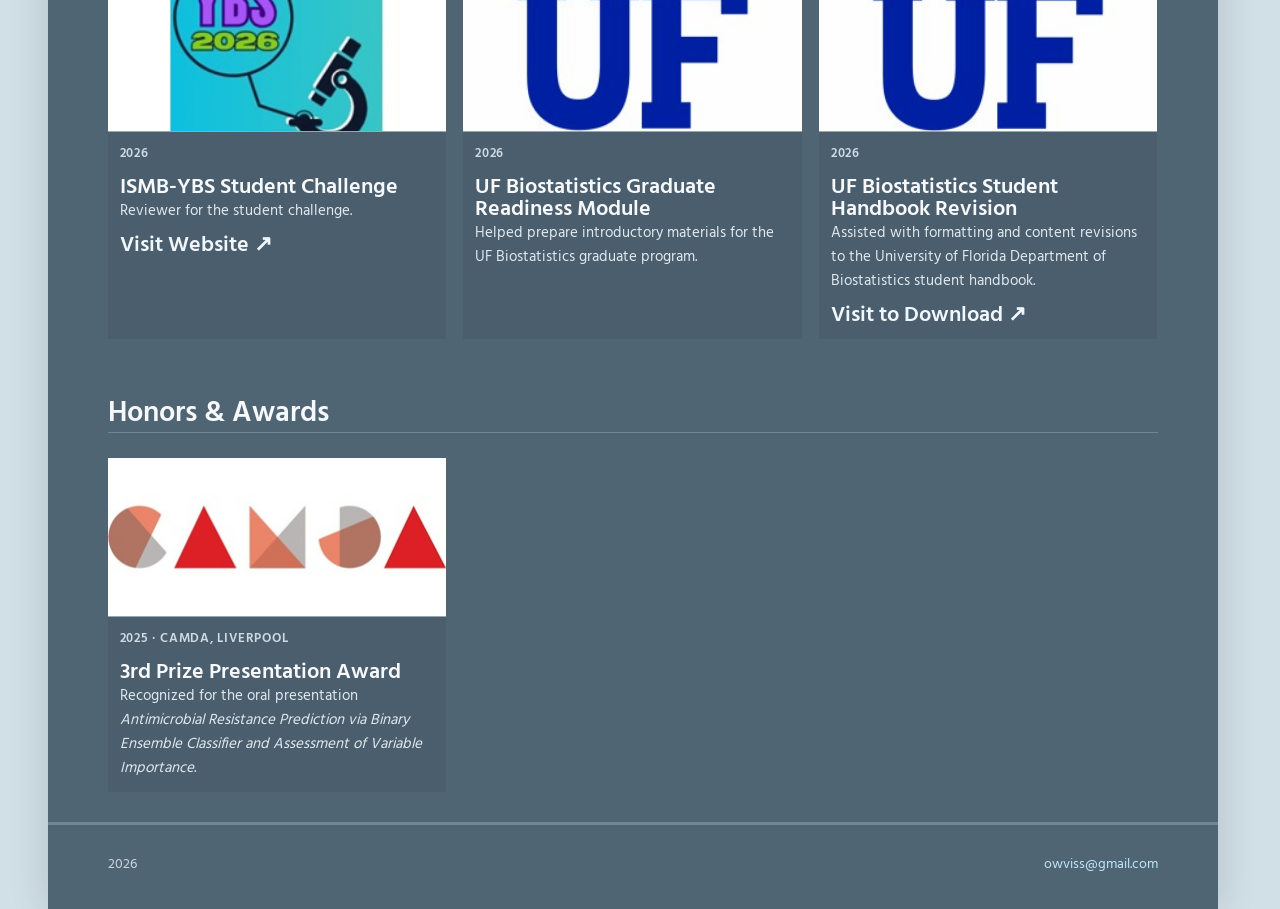
==== commit 165bd37e: "fixed some errors showing code in the html" ====
--- a/academic.html
+++ b/academic.html
@@ -36,7 +36,7 @@
             </div>
         </header>
         <main id="main">
-                        <section class="section page-section" id="education" aria-labelledby="heading-education">
+            <section class="section page-section" id="education" aria-labelledby="heading-education">
                 <div class="section-title">
                     <h2 id="heading-education">Education</h2>
                 </div>
@@ -186,8 +186,8 @@
                                     Variable Importance</h3>
                                 <p>O. Visser, V. Agboli, and S. Datta.</p>
                                 <!-- VIDEO TODO: Add a YouTube URL for CAMDA 2025 here; replace the text below with an <a> link. -->
-                                p class="presentation-note"><a href="https://www.youtube.com/watch?v=qbm9PIwIUu0"
-                                    target="_blank">Video Link</a></p>
+                                <p class="presentation-note"><a href="https://www.youtube.com/watch?v=qbm9PIwIUu0"
+                                        target="_blank">Video Link</a></p>
 
                             </div>
                         </div>
@@ -210,8 +210,6 @@
                                 <p>O. Visser and S. Datta. Theory &amp; Foundations of Statistics in the Era of Big
                                     Data.</p>
                             </div>
-
-                            /div>
                     </article>
                 </div>
             </section>
@@ -308,9 +306,9 @@
                 </div>
             </section>
         </main>
-    <footer class="site-footer">
-      <span>2026</span><a href="mailto:owviss@gmail.com">owviss@gmail.com</a>
-    </footer>
+        <footer class="site-footer">
+            <span>2026</span><a href="mailto:owviss@gmail.com">owviss@gmail.com</a>
+        </footer>
 
     </div>
     <script>
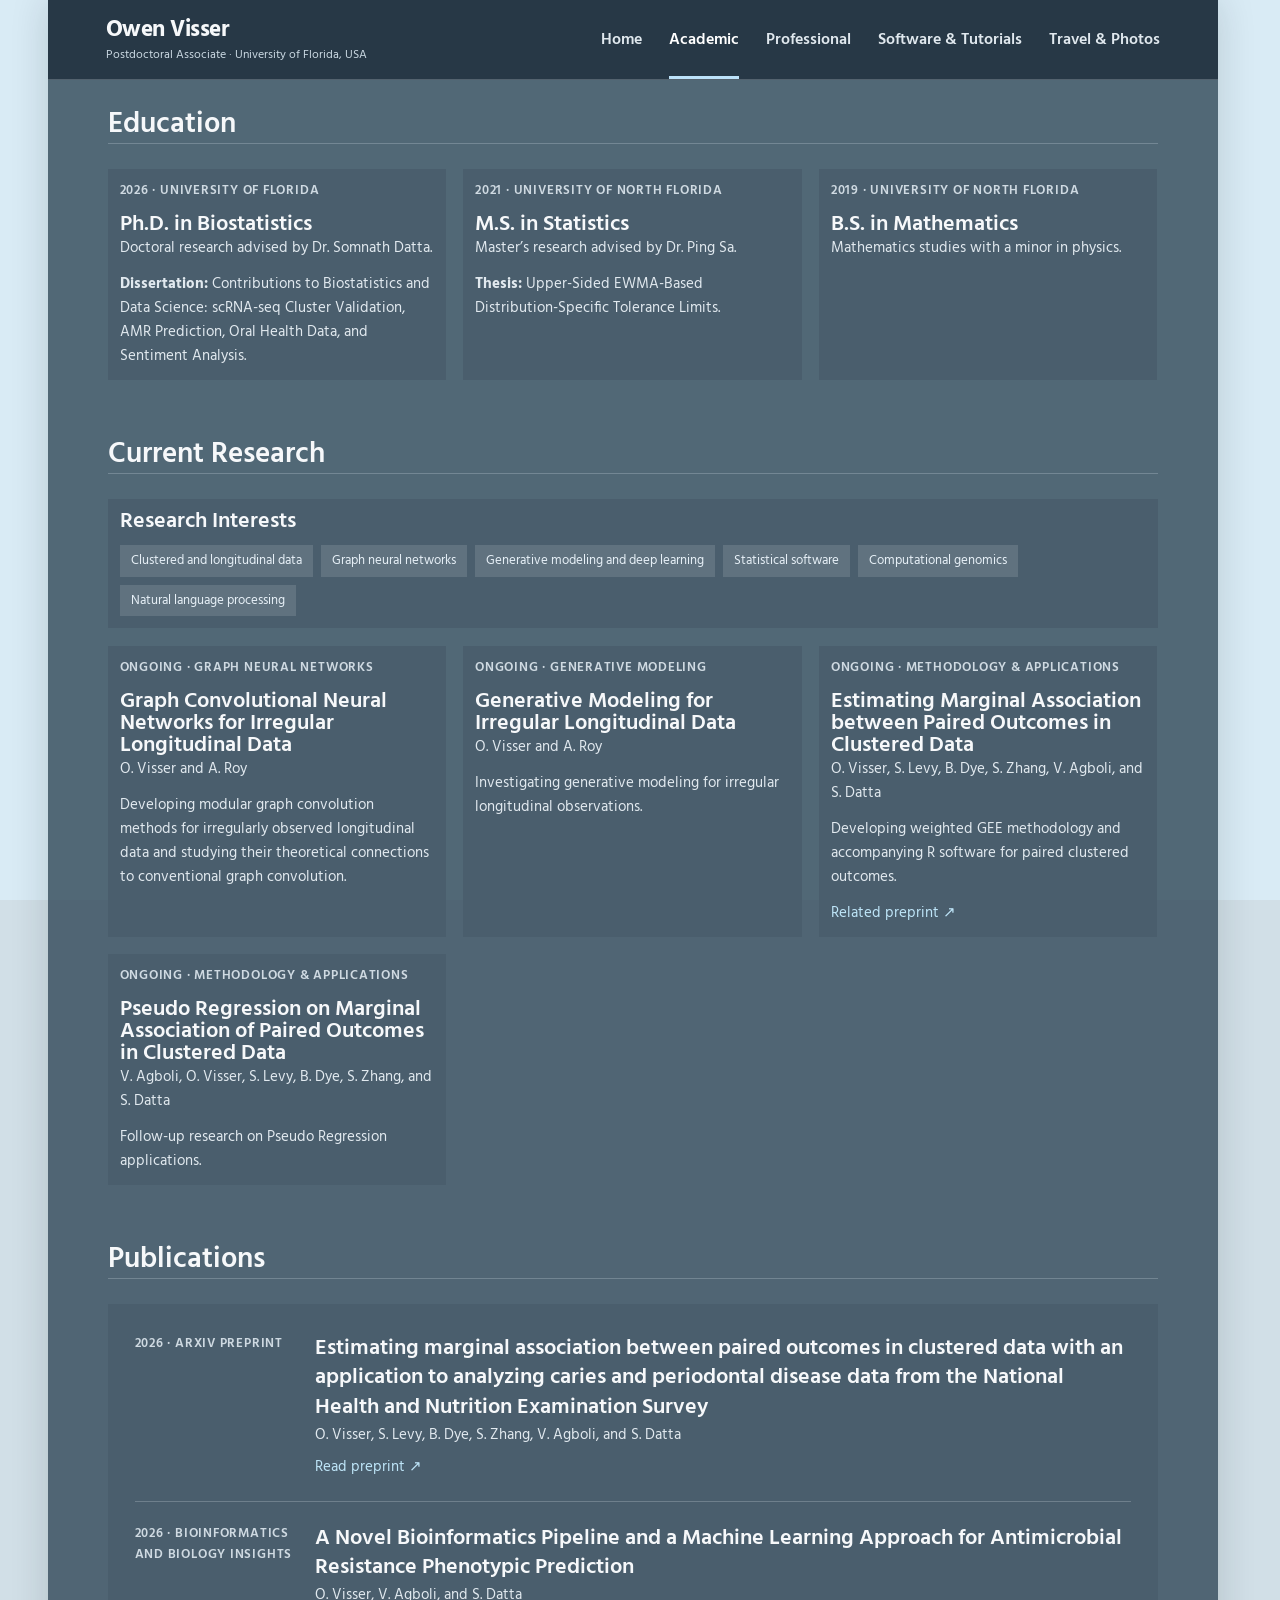
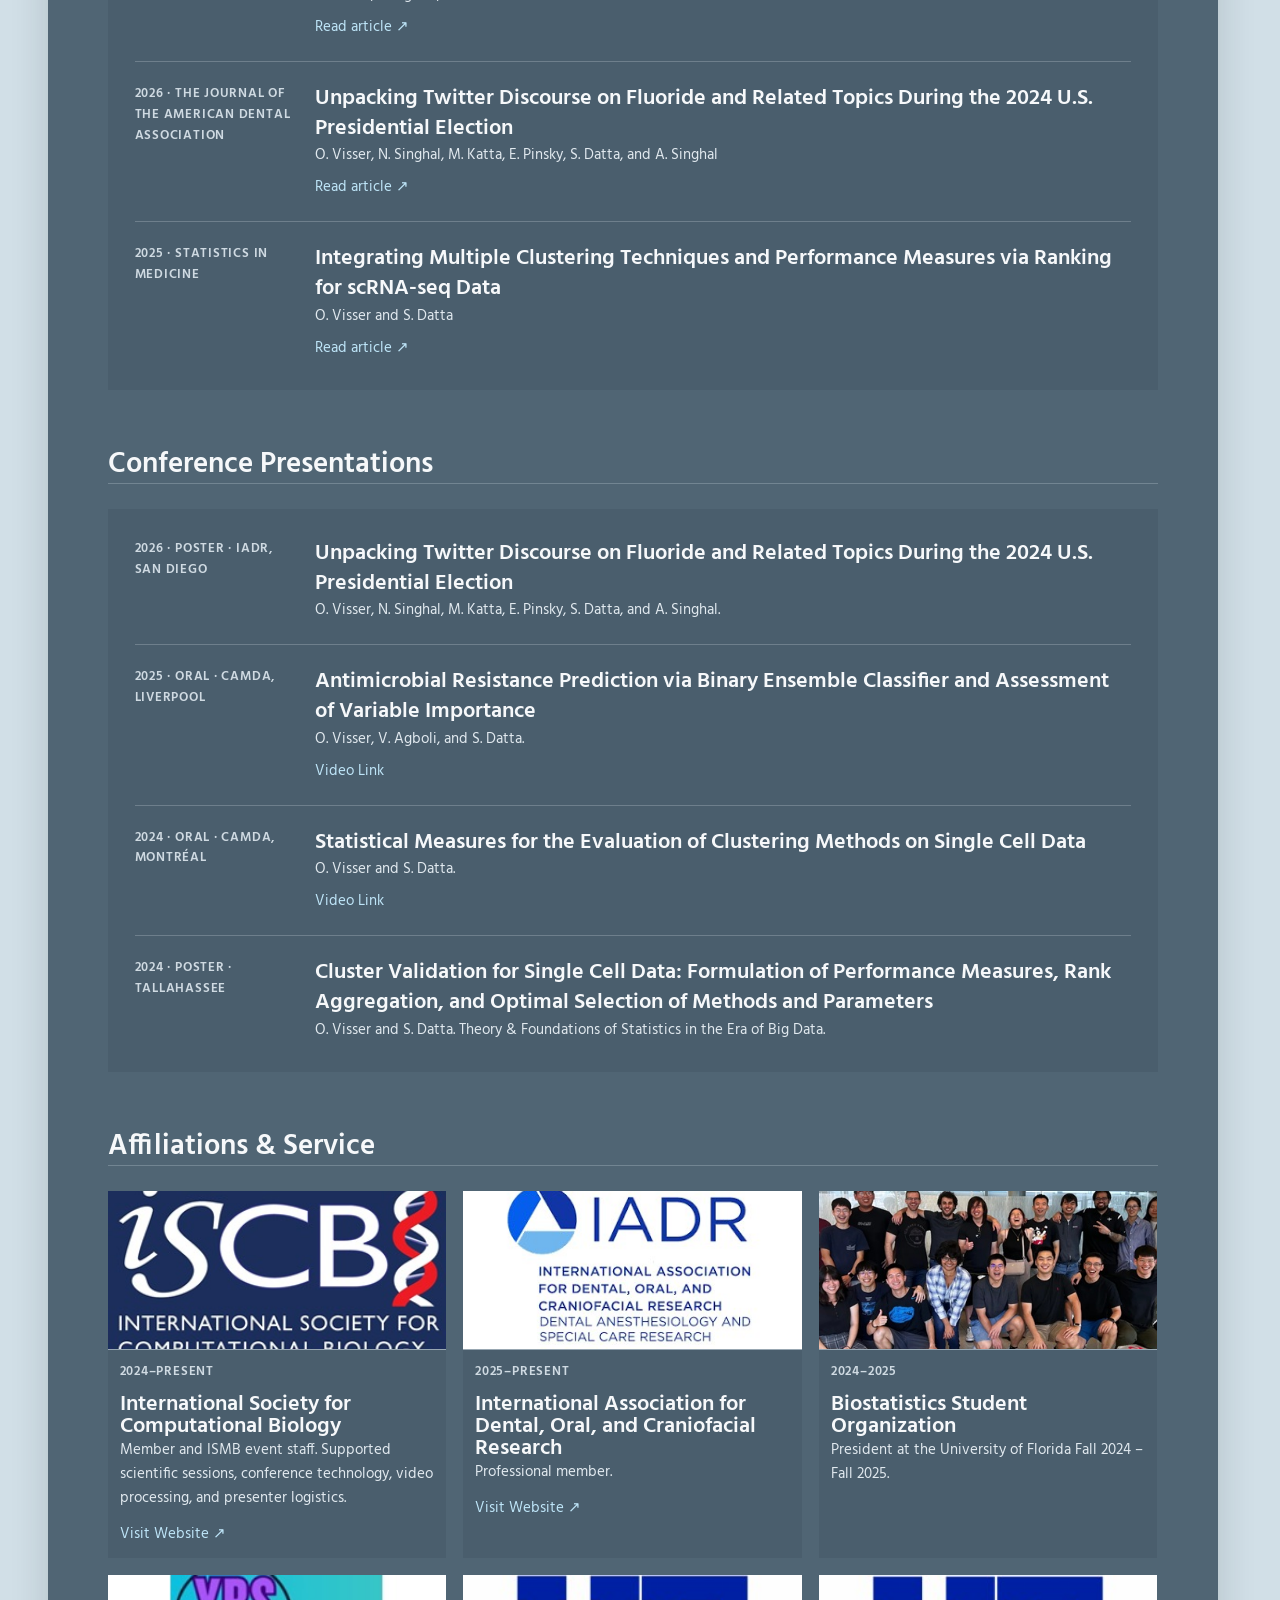
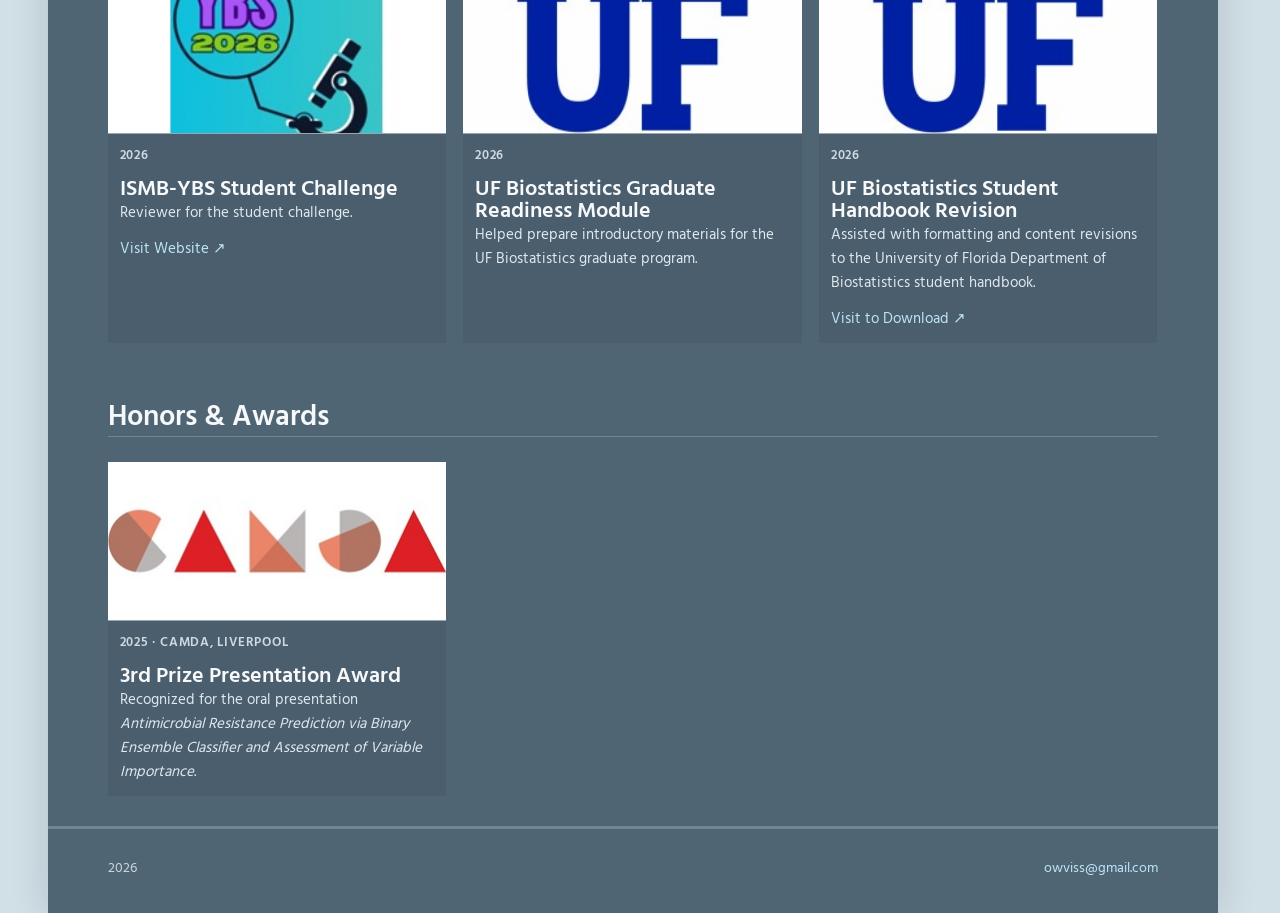
==== commit 68bcd08d: "fixed link size on affiliations and services" ====
--- a/academic.html
+++ b/academic.html
@@ -228,8 +228,8 @@
                                 <h3>International Society for Computational Biology</h3>
                                 <p>Member and ISMB event staff. Supported scientific sessions, conference technology,
                                     video processing, and presenter logistics.</p>
-                                <h3><a href="https://www.iscb.org/index.php" rel="noopener noreferrer"
-                                        target="_blank">Visit Website ↗</a></h3>
+                                <p class="presentation-note"><a href="https://www.iscb.org/index.php" rel="noopener noreferrer"
+                                        target="_blank">Visit Website ↗</a></p>
                             </div>
                         </article>
                         <article class="site-card photo-card">
@@ -240,8 +240,8 @@
                                 <p class="item-meta">2025–present</p>
                                 <h3>International Association for Dental, Oral, and Craniofacial Research</h3>
                                 <p>Professional member.</p>
-                                <h3><a href="https://www.iadr.org/" rel="noopener noreferrer" target="_blank">Visit
-                                        Website ↗</a></h3>
+                                <p class="presentation-note"><a href="https://www.iadr.org/" rel="noopener noreferrer" target="_blank">Visit
+                                        Website ↗</a></p>
                             </div>
                         </article>
                         <article class="site-card photo-card">
@@ -260,8 +260,8 @@
                                 <p class="item-meta">2026</p>
                                 <h3>ISMB-YBS Student Challenge</h3>
                                 <p>Reviewer for the student challenge.</p>
-                                <h3><a href="https://www.iscb.org/ybs2026/home" rel="noopener noreferrer"
-                                        target="_blank">Visit Website ↗</a></h3>
+                                <p class="presentation-note"><a href="https://www.iscb.org/ybs2026/home" rel="noopener noreferrer"
+                                        target="_blank">Visit Website ↗</a></p>
                             </div>
                         </article>
                         <article class="site-card photo-card">
@@ -280,8 +280,8 @@
                                 <h3>UF Biostatistics Student Handbook Revision</h3>
                                 <p>Assisted with formatting and content revisions to the University of Florida
                                     Department of Biostatistics student handbook.</p>
-                                <h3><a href="https://phhp.ufl.edu/student-resources/graduate-student-resources/biostatistics-student-resources/"
-                                        rel="noopener noreferrer" target="_blank">Visit to Download ↗</a></h3>
+                                <p class="presentation-note"><a href="https://phhp.ufl.edu/student-resources/graduate-student-resources/biostatistics-student-resources/"
+                                        rel="noopener noreferrer" target="_blank">Visit to Download ↗</a></p>
                             </div>
                         </article>
                     </div>
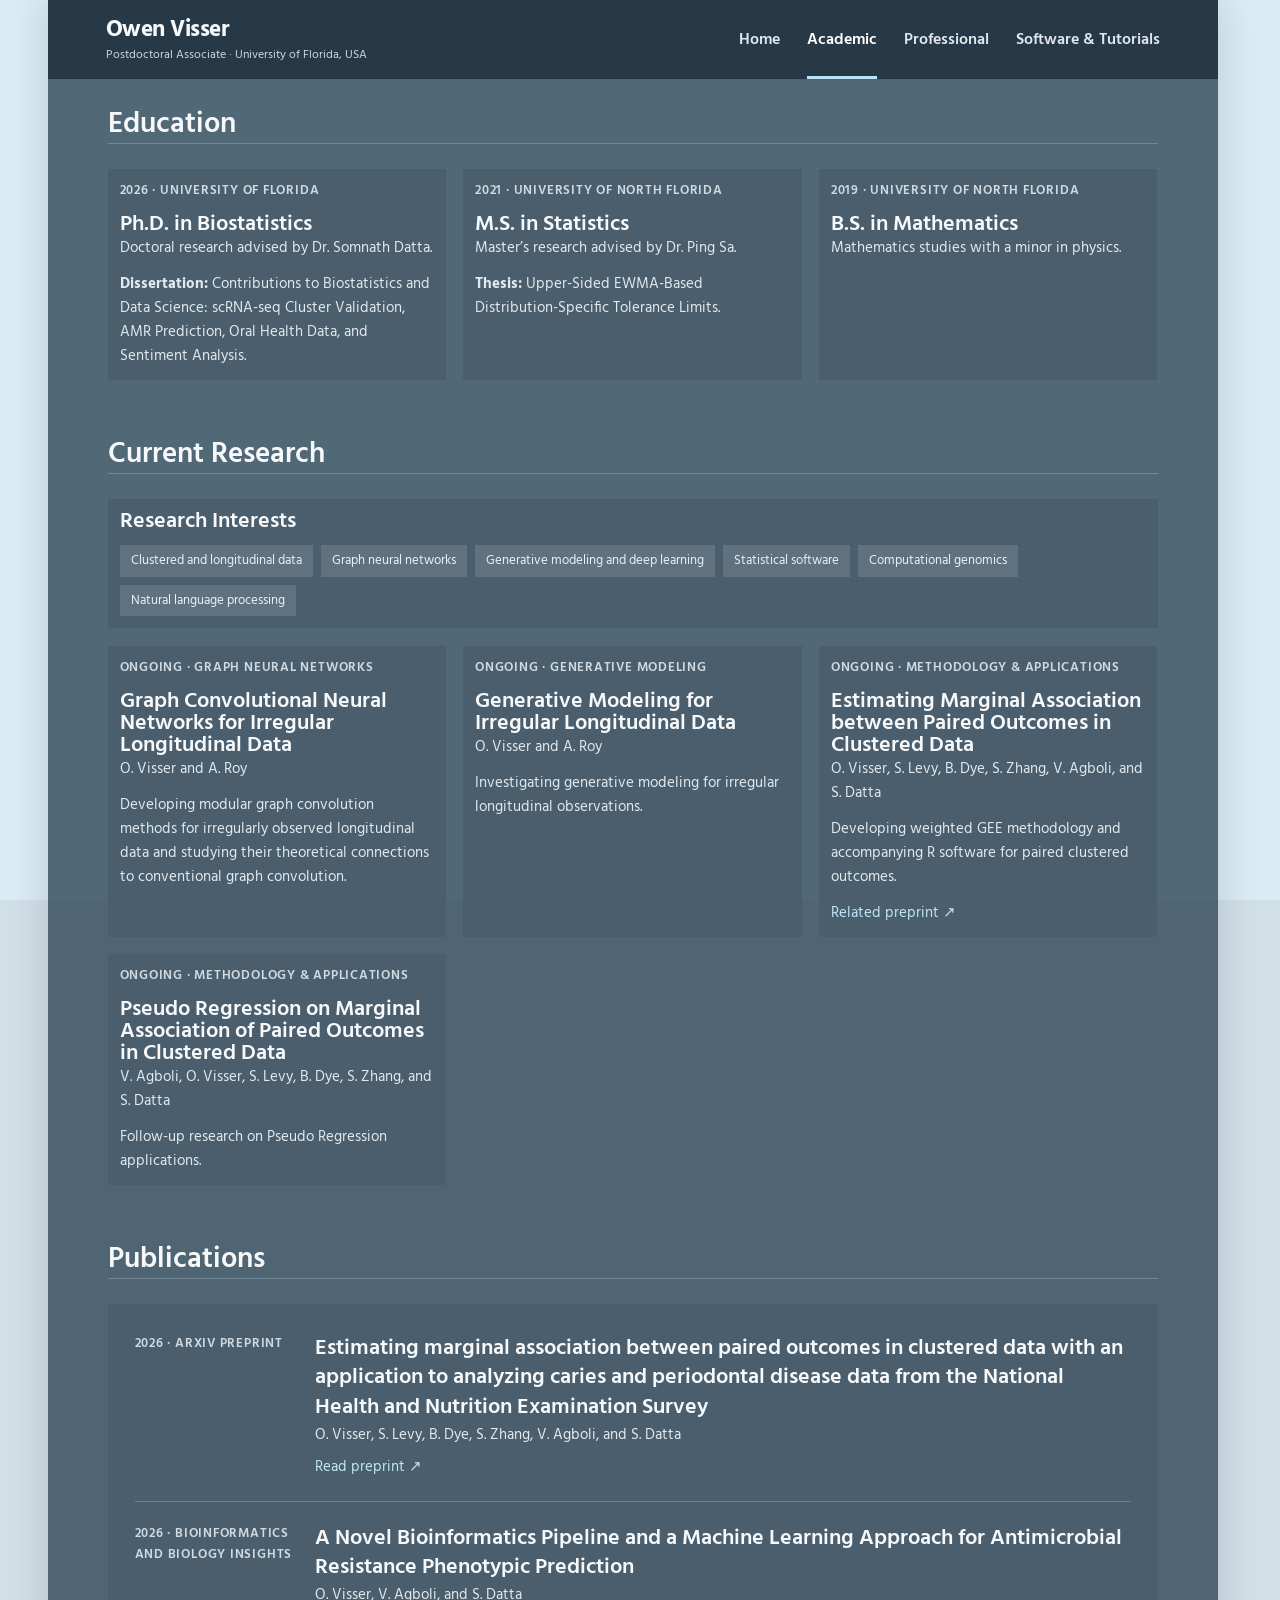
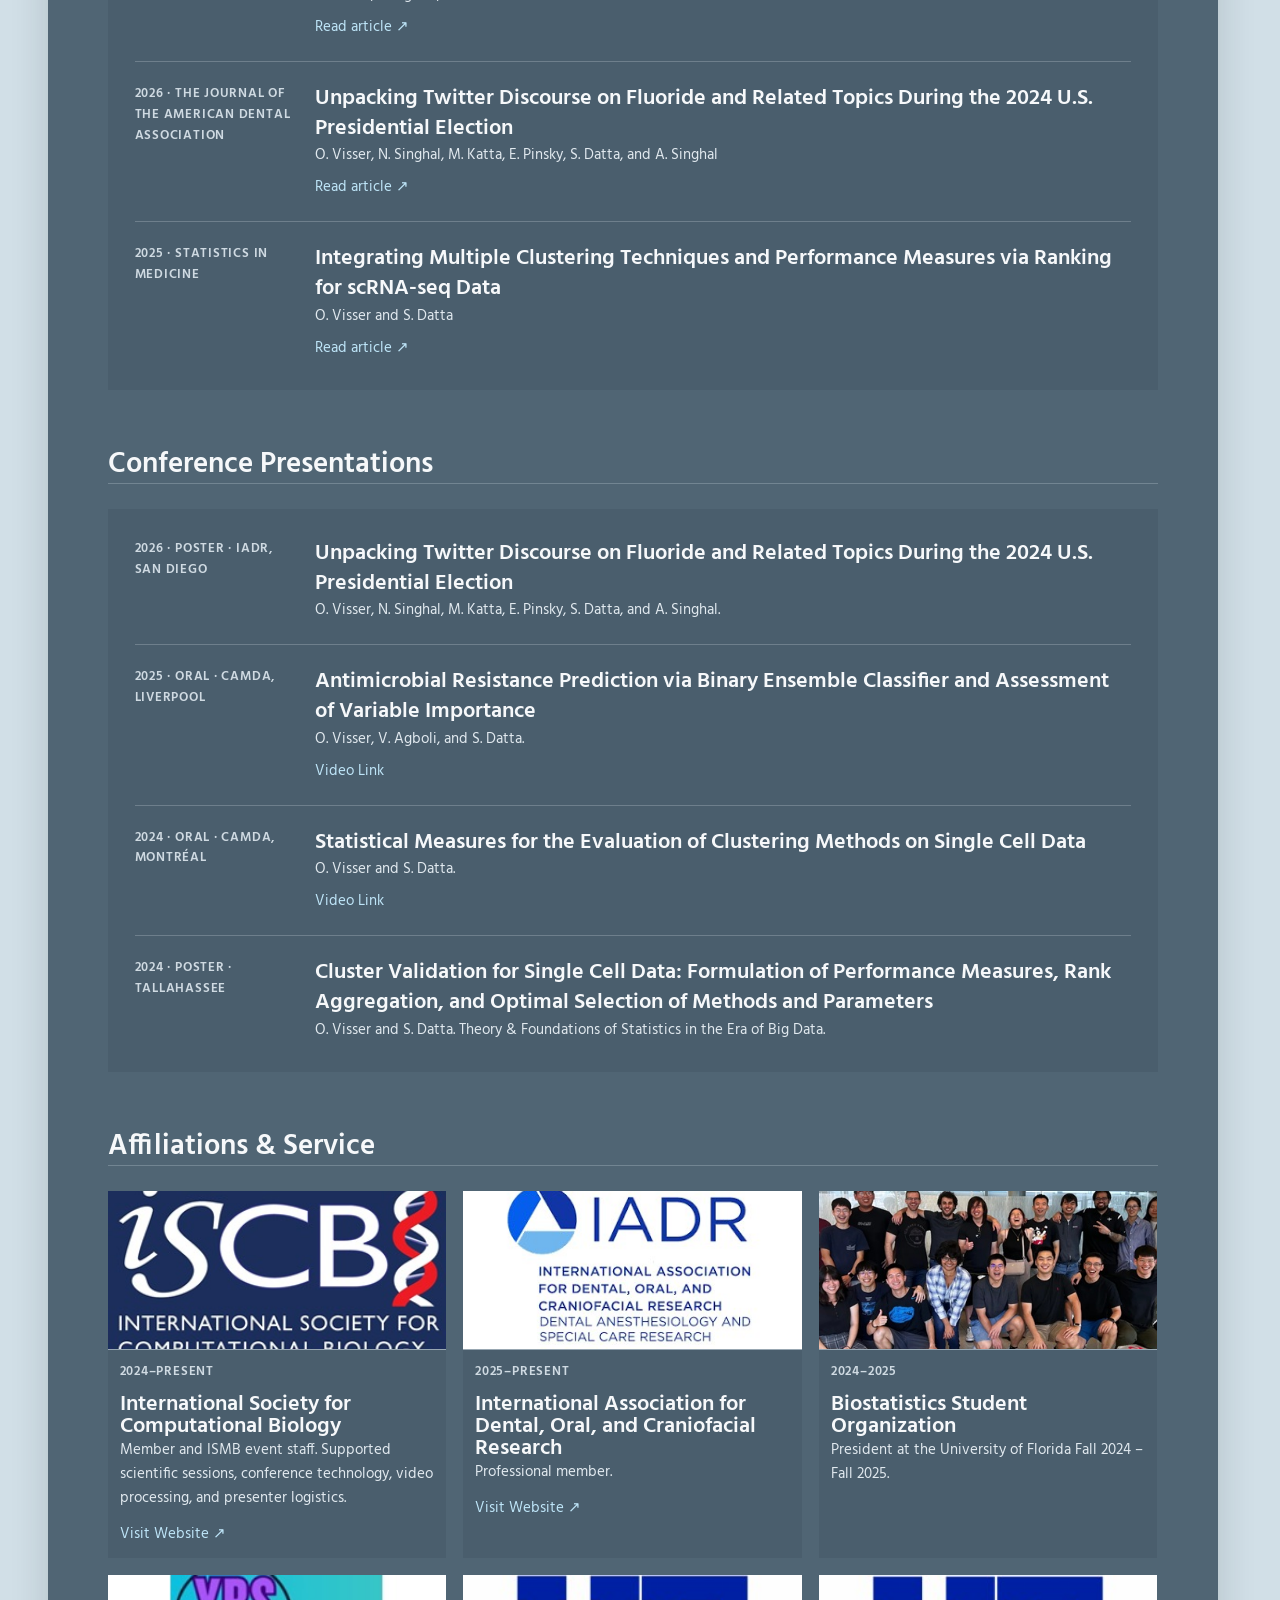
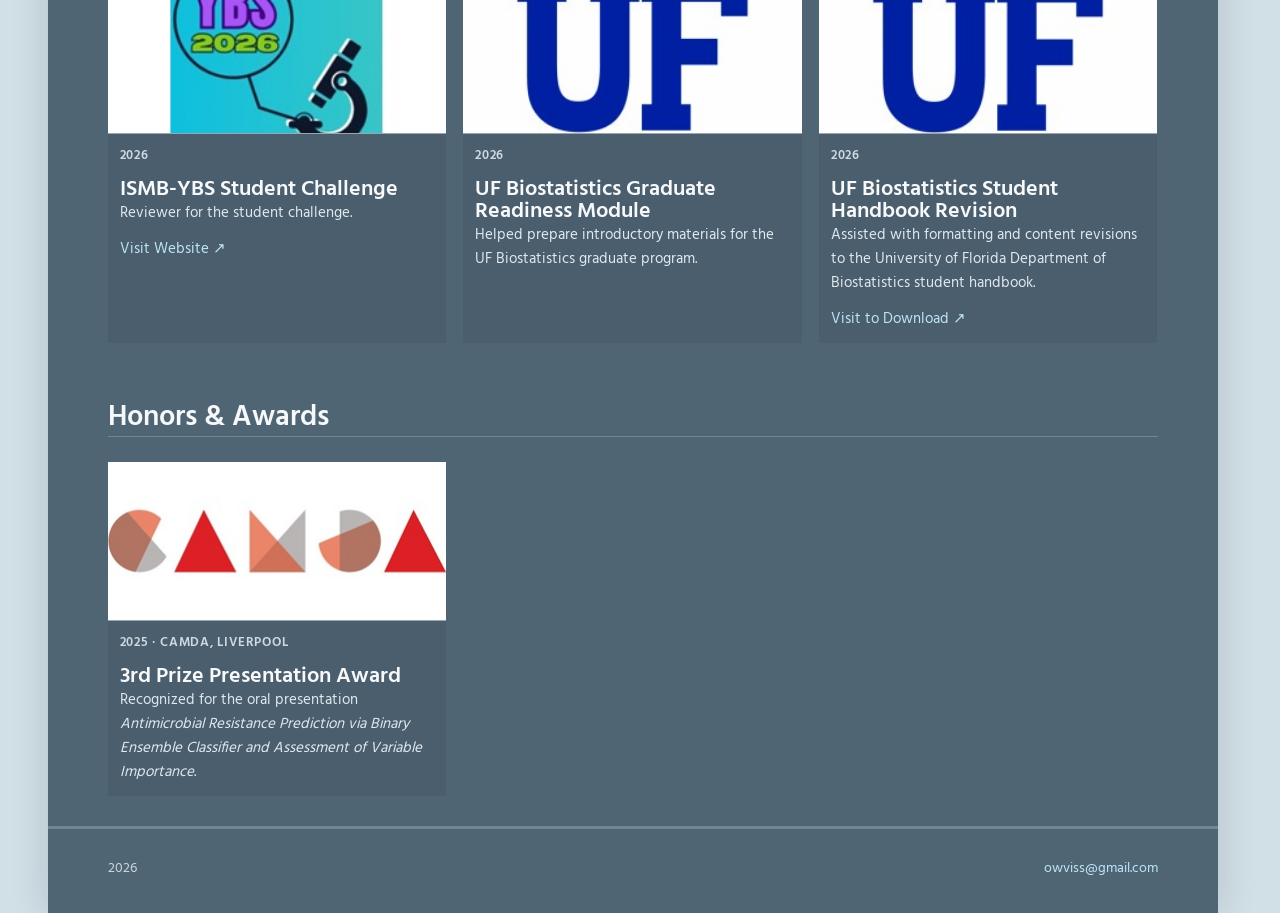
==== commit 9b80fcec: "adjusted intro and dropped travel photos" ====
--- a/academic.html
+++ b/academic.html
@@ -31,7 +31,7 @@
                     <a href="academic.html" aria-current="page">Academic</a>
                     <a href="professional_history.html">Professional</a>
                     <a href="software.html">Software & Tutorials</a>
-                    <a href="travel.html">Travel & Photos</a>
+                    <!-- <a href="travel.html">Travel & Photos</a> --> <!-- Dropping this page until it's flushed out. --> 
                 </nav>
             </div>
         </header>
--- a/css/site.css
+++ b/css/site.css
@@ -158,6 +158,9 @@
 p {
   margin: 0px 0 12px;
 }
+.justified-text {
+            text-align: justify;
+        }
 i {
   display: block;
   font-style: italic;
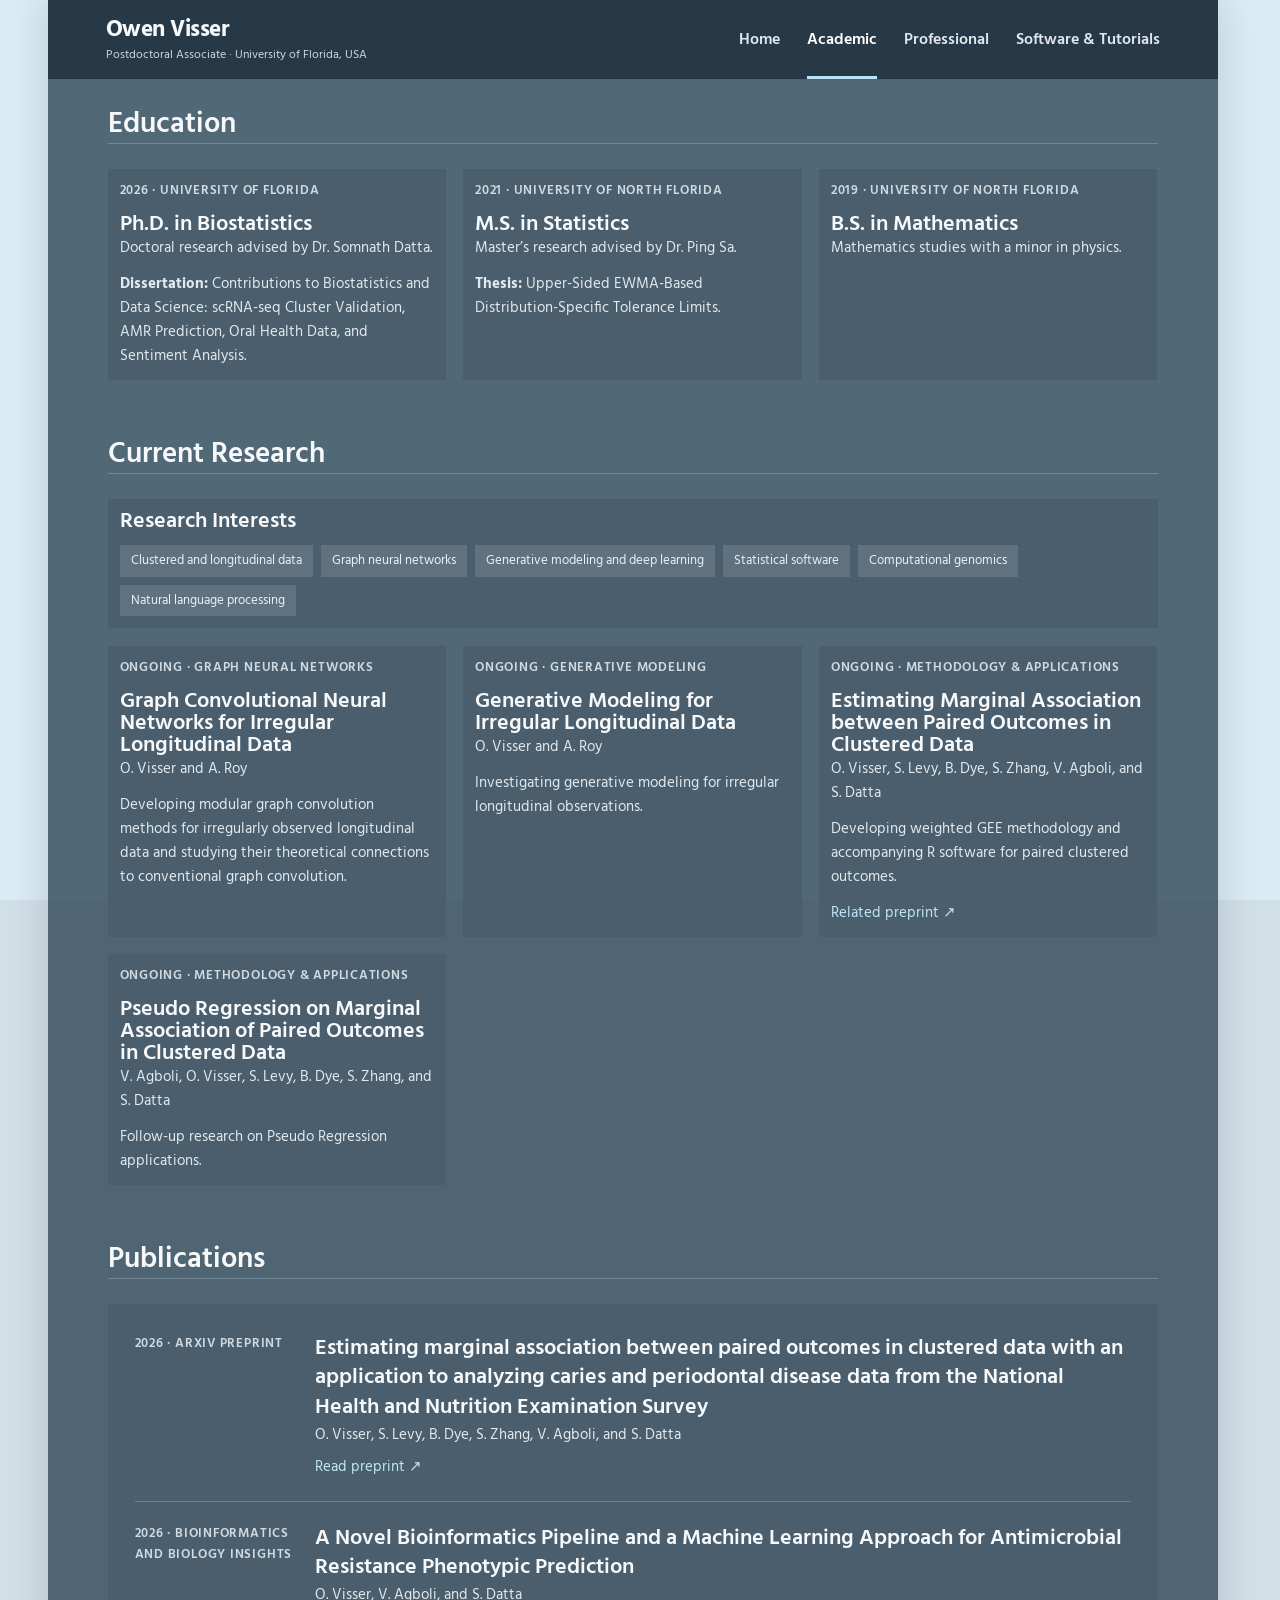
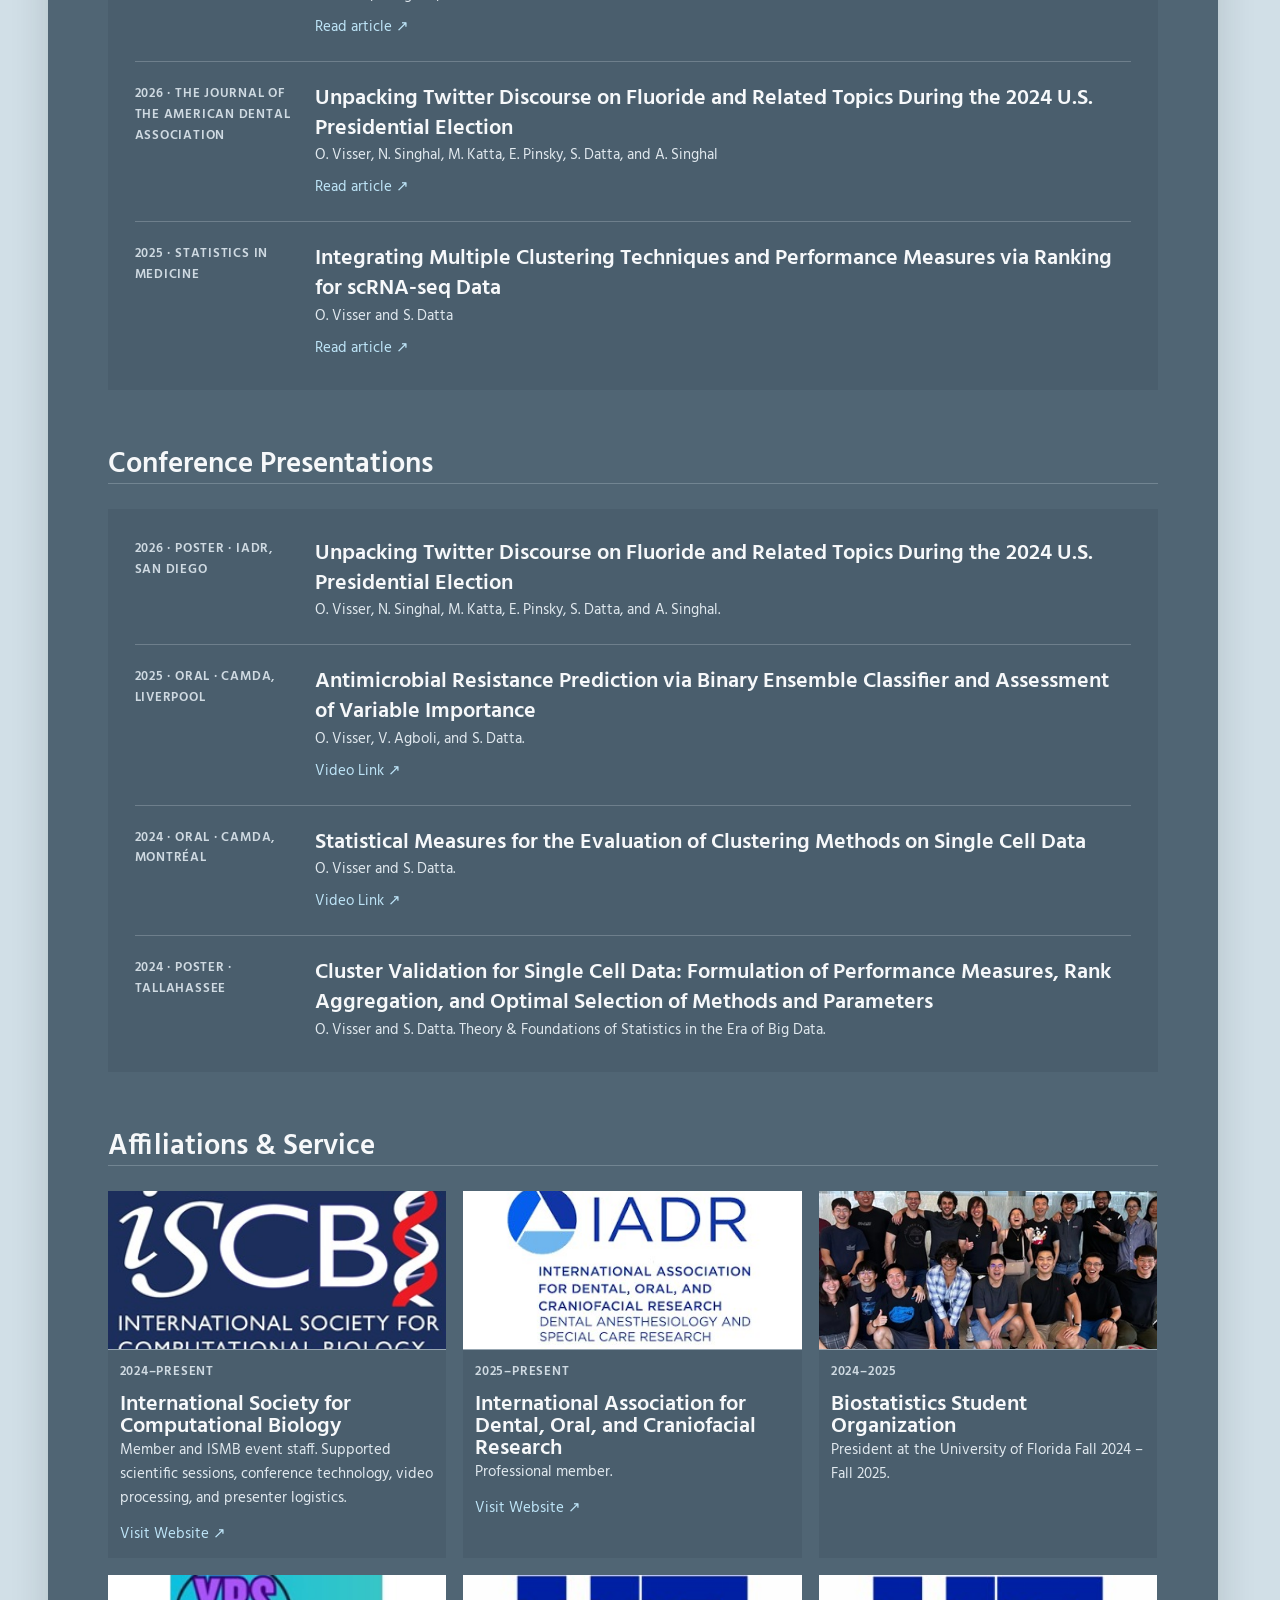
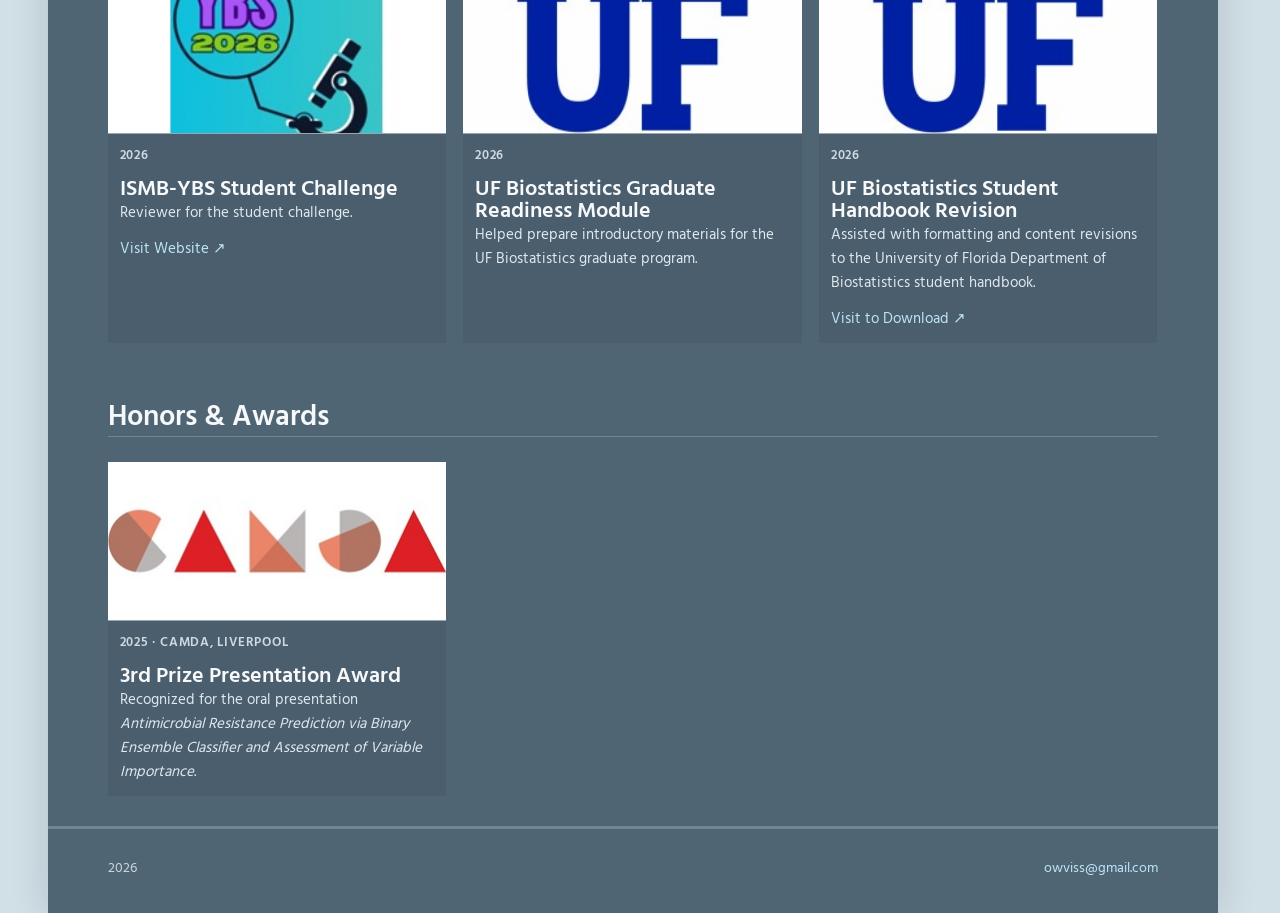
==== commit 3d6e1953: "added little arrows to video link on academic page" ====
--- a/academic.html
+++ b/academic.html
@@ -187,7 +187,7 @@
                                 <p>O. Visser, V. Agboli, and S. Datta.</p>
                                 <!-- VIDEO TODO: Add a YouTube URL for CAMDA 2025 here; replace the text below with an <a> link. -->
                                 <p class="presentation-note"><a href="https://www.youtube.com/watch?v=qbm9PIwIUu0"
-                                        target="_blank">Video Link</a></p>
+                                        target="_blank">Video Link ↗</a></p>
 
                             </div>
                         </div>
@@ -199,7 +199,7 @@
                                 <p>O. Visser and S. Datta.</p>
                                 <!-- VIDEO TODO: Add a YouTube URL for CAMDA 2024 here; replace the text below with an <a> link. -->
                                 <p class="presentation-note"><a href="https://www.youtube.com/watch?v=Gm05F1yw_PQ"
-                                        target="_blank">Video Link</a></p>
+                                        target="_blank">Video Link ↗</a></p>
                             </div>
                         </div>
                         <div class="record-row">
